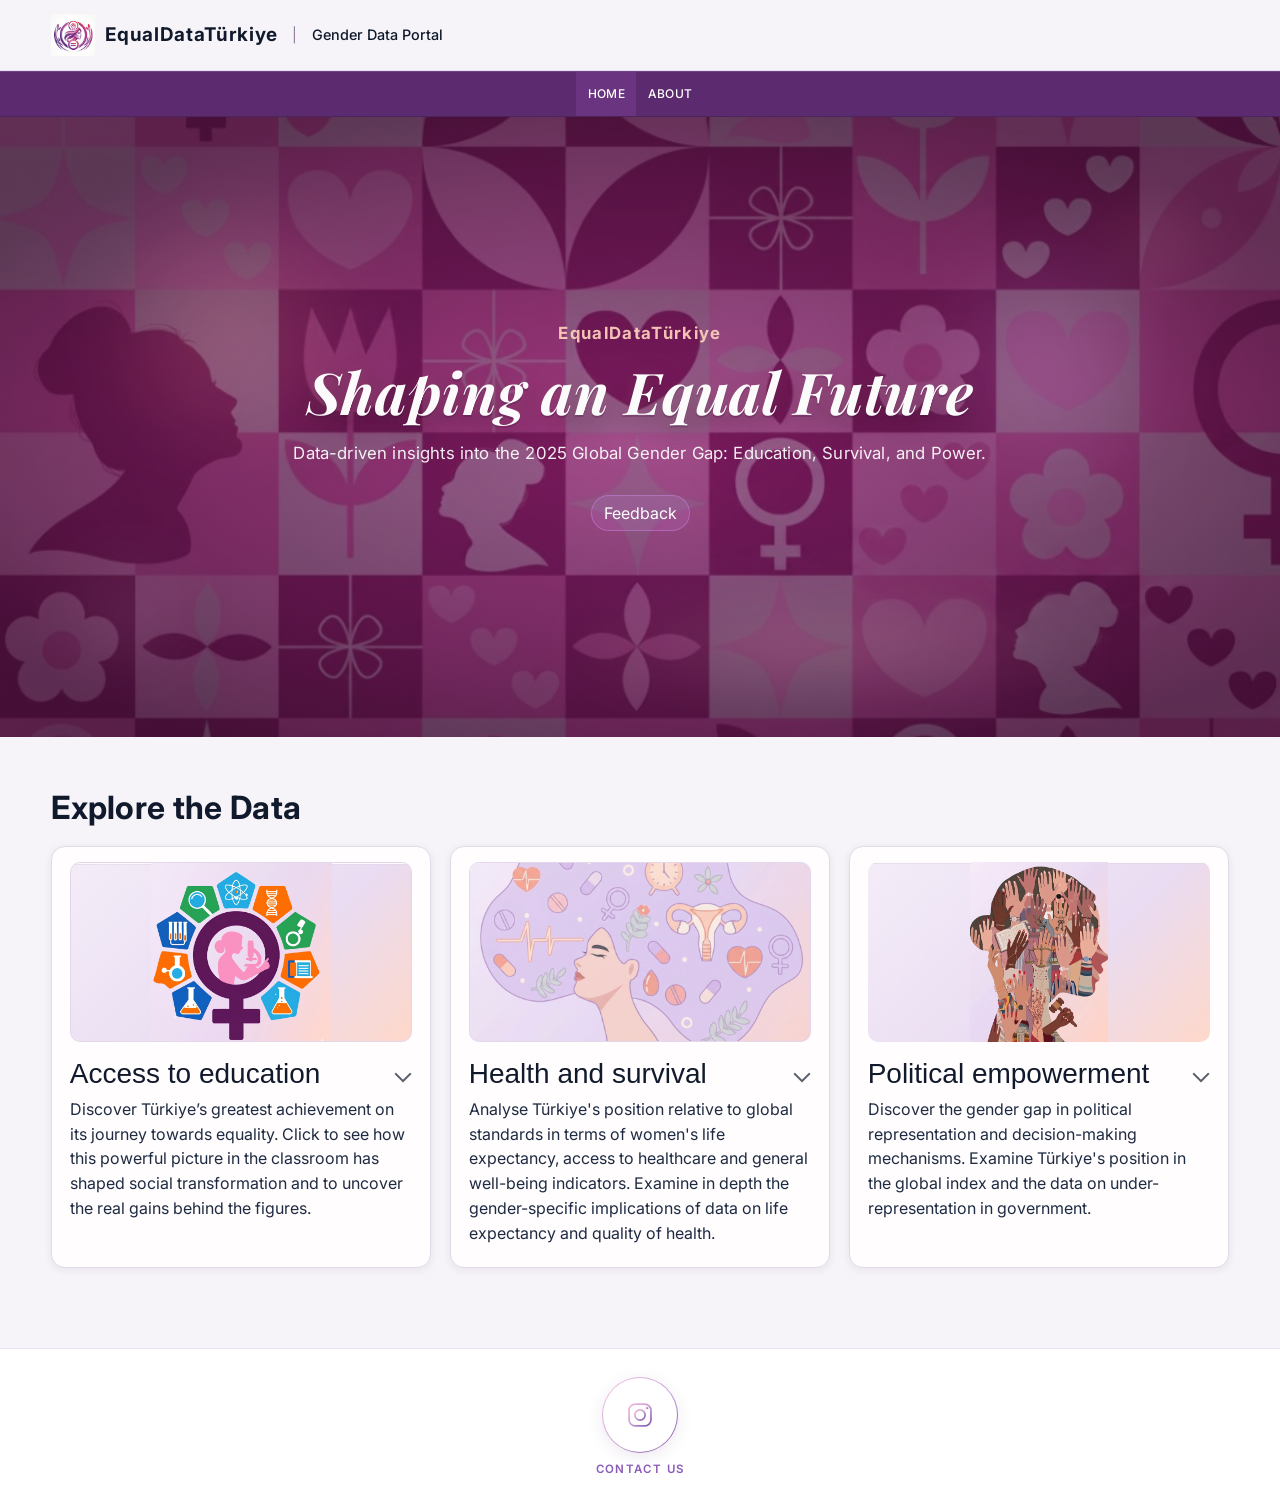
==== index.html @ cc4d3b60 "Initial commit: EqualDataTürkiye Gender Data Portal (WEF 2025, TÜİK context, static site) Co-authore" ====
<!DOCTYPE html>
<html lang="en">
  <head>
    <meta charset="UTF-8" />
    <meta name="viewport" content="width=device-width, initial-scale=1.0" />
    <meta
      name="description"
      content="EqualDataTürkiye: WEF 2025 Global Gender Gap views on education, health, and political empowerment for Türkiye, with maps and TÜİK-style national context."
    />
    <meta property="og:title" content="EqualDataTürkiye | Gender Data Portal" />
    <meta
      property="og:description"
      content="Explore education, health, and political empowerment data: choropleth maps, national statistics, and labor market context."
    />
    <meta property="og:type" content="website" />
    <meta property="og:locale" content="en_US" />
    <meta property="og:image" content="./assets/brand-logo.png" />
    <meta name="twitter:card" content="summary_large_image" />
    <title>Gender Data Portal - Landing</title>
    <link rel="preconnect" href="https://fonts.googleapis.com" />
    <link rel="preconnect" href="https://fonts.gstatic.com" crossorigin />
    <link
      href="https://fonts.googleapis.com/css2?family=Inter:wght@400;500;600;700;800&display=swap"
      rel="stylesheet"
    />
    <link
      href="https://fonts.googleapis.com/css2?family=Playfair+Display:ital,wght@0,600;0,700;1,600;1,700&display=swap"
      rel="stylesheet"
    />
    <link rel="stylesheet" href="./style.css" />
  </head>
  <body>
    <header class="top-header">
      <div class="container top-header-inner">
        <div class="brand">
          <span class="brand-logo-badge" aria-hidden="true">
            <img
              class="brand-inline-logo"
              src="./assets/brand-logo.png"
              alt=""
            />
          </span>
          <div class="brand-text">
            <span class="brand-org">EqualDataTürkiye</span>
            <span class="brand-divider">|</span>
            <span class="brand-title">Gender Data Portal</span>
          </div>
        </div>
      </div>
    </header>

    <nav class="main-nav">
      <div class="container">
        <ul>
          <li><a href="./index.html" class="active">Home</a></li>
          <li><a href="./about.html">About</a></li>
        </ul>
      </div>
    </nav>

    <main class="hero">
      <div class="container hero-content">
        <p class="hero-pretitle">EqualDataTürkiye</p>
        <h2 class="hero-title">Shaping an Equal Future</h2>
        <p class="hero-subtitle">
          Data-driven insights into the 2025 Global Gender Gap: Education, Survival,
          and Power.
        </p>

        <div class="hero-help-wrap">
          <a
            href="./about.html#contact-us"
            class="hero-subaction hero-help-link"
          >
            Feedback
          </a>
        </div>
      </div>
    </main>

    <section class="explore-section">
      <div class="container">
        <div class="explore-header">
          <h2>Explore the Data</h2>
        </div>

        <div class="explore-grid">
          <article class="explore-card explore-card--edu">
            <div class="card-visual">
              <img
                class="edu-visual-logo"
                src="./assets/edu-overlay-custom.png"
                alt=""
              />
            </div>
            <button
              class="card-toggle"
              type="button"
              data-open-edu="true"
              aria-expanded="false"
            >
              <span>Access to education</span>
              <span class="chev" aria-hidden="true"></span>
            </button>
            <p class="card-desc">
              Discover Türkiye’s greatest achievement on its journey towards
              equality. Click to see how this powerful picture in the classroom
              has shaped social transformation and to uncover the real gains
              behind the figures.
            </p>
          </article>

          <article class="explore-card explore-card--health">
            <div class="card-visual">
              <img
                class="health-visual-logo"
                src="./assets/health-visual.png"
                alt="Health and survival illustration"
              />
            </div>
            <button
              class="card-toggle"
              type="button"
              data-open-health="true"
              aria-expanded="false"
            >
              <span>Health and survival</span>
              <span class="chev" aria-hidden="true"></span>
            </button>
            <p class="card-desc">
              Analyse Türkiye's position relative to global standards in terms
              of women's life expectancy, access to healthcare and general
              well-being indicators. Examine in depth the gender-specific
              implications of data on life expectancy and quality of health.
            </p>
          </article>

          <article class="explore-card explore-card--pol">
            <div class="card-visual">
              <img
                class="pol-visual-logo"
                src="./assets/pol-overlay.png"
                alt=""
              />
            </div>
            <button
              class="card-toggle"
              type="button"
              data-open-pol="true"
              aria-expanded="false"
            >
              <span>Political empowerment</span>
              <span class="chev" aria-hidden="true"></span>
            </button>
            <p class="card-desc">
              Discover the gender gap in political representation and
              decision-making mechanisms. Examine Türkiye's position in the
              global index and the data on under-representation in government.
            </p>
          </article>
        </div>

        <div id="edu-detail-anchor" class="detail-anchor" aria-live="polite"></div>
        <div id="health-detail-anchor" class="detail-anchor" aria-live="polite"></div>
        <div id="pol-detail-anchor" class="detail-anchor" aria-live="polite"></div>
      </div>
    </section>

    <template id="edu-tuik-infographic-tpl">
      <section
        id="detail-edu-tuik"
        class="edu-tuik"
        aria-labelledby="edu-tuik-heading"
        data-tuik-infographic
      >
        <div class="edu-tuik-inner">
          <h2 id="edu-tuik-heading" class="edu-tuik-title">
            Education and Gender Equality in Türkiye
          </h2>
          <p class="edu-tuik-dek">
            Key figures from national statistics (TÜİK 2025, Women in Statistics).
          </p>

          <div class="edu-tuik-highlight">
            <p class="edu-tuik-highlight-label">
              Population (25+) with at least one completed education level
            </p>
            <div class="edu-tuik-highlight-stats">
              <div class="edu-tuik-stat edu-tuik-stat--women">
                <span class="edu-tuik-stat-value">88.3%</span>
                <span class="edu-tuik-stat-sex">Women</span>
              </div>
              <div class="edu-tuik-stat edu-tuik-stat--men">
                <span class="edu-tuik-stat-value">97.0%</span>
                <span class="edu-tuik-stat-sex">Men</span>
              </div>
            </div>
          </div>

          <div class="edu-tuik-block">
            <h3 class="edu-tuik-block-title">Education levels (25+)</h3>
            <p class="edu-tuik-block-desc">
              Share of population by highest completed level (women vs men).
            </p>
            <div class="edu-tuik-legend" aria-hidden="true">
              <span class="edu-tuik-legend-i edu-tuik-legend-w">Women</span>
              <span class="edu-tuik-legend-i edu-tuik-legend-m">Men</span>
            </div>
            <div
              class="tuik-chart tuik-chart--levels"
              role="group"
              aria-label="Education levels comparison"
            >
              <div class="tuik-level" data-w="23.6" data-m="26.8">
                <span class="tuik-level-label">Higher education</span>
                <div class="tuik-level-bars">
                  <div class="tuik-level-track">
                    <div class="tuik-level-fill tuik-level-fill--w" style="width: 23.6%"></div>
                  </div>
                  <div class="tuik-level-track">
                    <div class="tuik-level-fill tuik-level-fill--m" style="width: 26.8%"></div>
                  </div>
                </div>
                <div class="tuik-level-vals"><span>23.6%</span><span>26.8%</span></div>
              </div>
              <div class="tuik-level" data-w="19.6" data-m="28.2">
                <span class="tuik-level-label">High school</span>
                <div class="tuik-level-bars">
                  <div class="tuik-level-track">
                    <div class="tuik-level-fill tuik-level-fill--w" style="width: 19.6%"></div>
                  </div>
                  <div class="tuik-level-track">
                    <div class="tuik-level-fill tuik-level-fill--m" style="width: 28.2%"></div>
                  </div>
                </div>
                <div class="tuik-level-vals"><span>19.6%</span><span>28.2%</span></div>
              </div>
              <div class="tuik-level" data-w="25.6" data-m="16.7">
                <span class="tuik-level-label">Primary school</span>
                <div class="tuik-level-bars">
                  <div class="tuik-level-track">
                    <div class="tuik-level-fill tuik-level-fill--w" style="width: 25.6%"></div>
                  </div>
                  <div class="tuik-level-track">
                    <div class="tuik-level-fill tuik-level-fill--m" style="width: 16.7%"></div>
                  </div>
                </div>
                <div class="tuik-level-vals"><span>25.6%</span><span>16.7%</span></div>
              </div>
              <div class="tuik-level" data-w="5.1" data-m="0.8">
                <span class="tuik-level-label">Illiterate</span>
                <div class="tuik-level-bars">
                  <div class="tuik-level-track">
                    <div class="tuik-level-fill tuik-level-fill--w" style="width: 5.1%"></div>
                  </div>
                  <div class="tuik-level-track">
                    <div class="tuik-level-fill tuik-level-fill--m" style="width: 0.8%"></div>
                  </div>
                </div>
                <div class="tuik-level-vals"><span>5.1%</span><span>0.8%</span></div>
              </div>
            </div>
          </div>

          <div class="edu-tuik-block">
            <h3 class="edu-tuik-block-title">School enrollment</h3>
            <p class="edu-tuik-block-desc">
              Net enrollment rates by level, from official education statistics.
            </p>
            <div class="edu-tuik-legend" aria-hidden="true">
              <span class="edu-tuik-legend-i edu-tuik-legend-w">Women</span>
              <span class="edu-tuik-legend-i edu-tuik-legend-m">Men</span>
            </div>
            <div
              class="tuik-chart tuik-chart--enrol"
              role="group"
              aria-label="School enrollment comparison"
            >
              <div class="tuik-enrol tuik-enrol--equal">
                <span class="tuik-enrol-label">Preschool</span>
                <div class="tuik-enrol-equal">
                  <span class="tuik-enrol-equal-bar" style="width: 49%"></span>
                  <span class="tuik-enrol-equal-text">Equal at 49%</span>
                </div>
              </div>
              <div class="tuik-enrol">
                <span class="tuik-enrol-label">Primary</span>
                <div class="tuik-enrol-pair">
                  <div class="tuik-enrol-row">
                    <div class="tuik-enrol-track">
                      <div class="tuik-enrol-fill tuik-enrol-fill--w" style="width: 95.7%"></div>
                    </div>
                    <span>95.7%</span>
                  </div>
                  <div class="tuik-enrol-row">
                    <div class="tuik-enrol-track">
                      <div class="tuik-enrol-fill tuik-enrol-fill--m" style="width: 95.2%"></div>
                    </div>
                    <span>95.2%</span>
                  </div>
                </div>
              </div>
              <div class="tuik-enrol">
                <span class="tuik-enrol-label">Secondary</span>
                <div class="tuik-enrol-pair">
                  <div class="tuik-enrol-row">
                    <div class="tuik-enrol-track">
                      <div class="tuik-enrol-fill tuik-enrol-fill--w" style="width: 89.3%"></div>
                    </div>
                    <span>89.3%</span>
                  </div>
                  <div class="tuik-enrol-row">
                    <div class="tuik-enrol-track">
                      <div class="tuik-enrol-fill tuik-enrol-fill--m" style="width: 88.9%"></div>
                    </div>
                    <span>88.9%</span>
                  </div>
                </div>
              </div>
              <div class="tuik-enrol">
                <span class="tuik-enrol-label">High school</span>
                <div class="tuik-enrol-pair">
                  <div class="tuik-enrol-row">
                    <div class="tuik-enrol-track">
                      <div class="tuik-enrol-fill tuik-enrol-fill--w" style="width: 83.3%"></div>
                    </div>
                    <span>83.3%</span>
                  </div>
                  <div class="tuik-enrol-row">
                    <div class="tuik-enrol-track">
                      <div class="tuik-enrol-fill tuik-enrol-fill--m" style="width: 82.5%"></div>
                    </div>
                    <span>82.5%</span>
                  </div>
                </div>
              </div>
              <div class="tuik-enrol">
                <span class="tuik-enrol-label">University</span>
                <div class="tuik-enrol-pair">
                  <div class="tuik-enrol-row">
                    <div class="tuik-enrol-track">
                      <div class="tuik-enrol-fill tuik-enrol-fill--w" style="width: 53%"></div>
                    </div>
                    <span>53%</span>
                  </div>
                  <div class="tuik-enrol-row">
                    <div class="tuik-enrol-track">
                      <div class="tuik-enrol-fill tuik-enrol-fill--m" style="width: 39.9%"></div>
                    </div>
                    <span>39.9%</span>
                  </div>
                </div>
              </div>
            </div>
            <p class="edu-tuik-callout">
              Women have higher university enrollment rates.
            </p>
          </div>

          <div class="edu-tuik-block">
            <h3 class="edu-tuik-block-title">Mean years of education (25+)</h3>
            <p class="edu-tuik-block-desc">National trend: 2011 vs 2024.</p>
            <div
              class="tuik-years"
              role="img"
              aria-label="Women 6.4 years in 2011 rising to 8.8 in 2024; men 8.3 to 10.2"
            >
              <div class="tuik-years-axis">
                <span>0</span><span>4</span><span>8</span><span>12</span>
              </div>
              <div class="tuik-years-row">
                <span class="tuik-years-sex">Women</span>
                <div class="tuik-years-bars">
                  <div class="tuik-years-item">
                    <span class="tuik-years-year">2011</span>
                    <div class="tuik-years-track">
                      <div class="tuik-years-fill tuik-years-fill--w" style="width: 53.33%"></div>
                    </div>
                    <span class="tuik-years-num">6.4</span>
                  </div>
                  <div class="tuik-years-item">
                    <span class="tuik-years-year">2024</span>
                    <div class="tuik-years-track">
                      <div class="tuik-years-fill tuik-years-fill--w" style="width: 73.33%"></div>
                    </div>
                    <span class="tuik-years-num">8.8</span>
                  </div>
                </div>
              </div>
              <div class="tuik-years-row">
                <span class="tuik-years-sex">Men</span>
                <div class="tuik-years-bars">
                  <div class="tuik-years-item">
                    <span class="tuik-years-year">2011</span>
                    <div class="tuik-years-track">
                      <div class="tuik-years-fill tuik-years-fill--m" style="width: 69.17%"></div>
                    </div>
                    <span class="tuik-years-num">8.3</span>
                  </div>
                  <div class="tuik-years-item">
                    <span class="tuik-years-year">2024</span>
                    <div class="tuik-years-track">
                      <div class="tuik-years-fill tuik-years-fill--m" style="width: 85%"></div>
                    </div>
                    <span class="tuik-years-num">10.2</span>
                  </div>
                </div>
              </div>
            </div>
            <p class="tuik-years-note">Scale from 0 to 12 years.</p>
          </div>

          <div class="edu-tuik-block edu-tuik-block--split">
            <div class="edu-tuik-split-main">
              <h3 class="edu-tuik-block-title">Field inequality (STEM)</h3>
              <p class="edu-tuik-block-desc">
                Share of women among graduates in STEM vs other fields.
              </p>
              <div
                class="tuik-donut-wrap"
                role="img"
                aria-label="STEM: 26.9 percent women. Other fields: 73.1 percent."
              >
                <div class="tuik-donut" style="--stem-p: 26.9">
                  <div class="tuik-donut-hole">
                    <span class="tuik-donut-pct">26.9%</span>
                    <span class="tuik-donut-sub">women in STEM</span>
                  </div>
                </div>
                <ul class="tuik-donut-legend">
                  <li><span class="tuik-dot tuik-dot--stem"></span> STEM: 26.9% women</li>
                  <li><span class="tuik-dot tuik-dot--other"></span> Other fields: 73.1%</li>
                </ul>
              </div>
            </div>
            <div class="edu-tuik-split-side">
              <h3 class="edu-tuik-block-title">Academic representation</h3>
              <p class="edu-tuik-block-desc">
                Women’s share in senior academic roles (selected indicators).
              </p>
              <div class="tuik-rep">
                <div class="tuik-rep-row">
                  <span class="tuik-rep-label">Professors</span>
                  <div class="tuik-rep-track">
                    <div class="tuik-rep-fill" style="width: 34.9%"></div>
                  </div>
                  <span class="tuik-rep-val">34.9%</span>
                </div>
                <div class="tuik-rep-row">
                  <span class="tuik-rep-label">Rectors (state universities)</span>
                  <div class="tuik-rep-track">
                    <div class="tuik-rep-fill tuik-rep-fill--low" style="width: 4.7%"></div>
                  </div>
                  <span class="tuik-rep-val">4.7%</span>
                </div>
                <p class="tuik-rep-note">Rectors: women’s share as low as 4.7%.</p>
              </div>
            </div>
          </div>

          <div class="edu-tuik-block">
            <h3 class="edu-tuik-block-title">Poverty and education</h3>
            <p class="edu-tuik-block-desc">
              Poverty rate by highest education level completed (official
              household statistics).
            </p>
            <div
              class="tuik-poverty"
              role="group"
              aria-label="Poverty rates by education level"
            >
              <div class="tuik-poverty-row">
                <span class="tuik-poverty-label">Illiterate</span>
                <div class="tuik-poverty-track">
                  <div class="tuik-poverty-fill" style="width: 48.3%"></div>
                </div>
                <span class="tuik-poverty-val">48.3%</span>
              </div>
              <div class="tuik-poverty-row">
                <span class="tuik-poverty-label">Low education</span>
                <div class="tuik-poverty-track">
                  <div class="tuik-poverty-fill tuik-poverty-fill--mid" style="width: 22.4%"></div>
                </div>
                <span class="tuik-poverty-val">22.4%</span>
              </div>
              <div class="tuik-poverty-row">
                <span class="tuik-poverty-label">Higher education</span>
                <div class="tuik-poverty-track">
                  <div class="tuik-poverty-fill tuik-poverty-fill--low" style="width: 3.8%"></div>
                </div>
                <span class="tuik-poverty-val">3.8%</span>
              </div>
            </div>
          </div>

          <aside class="edu-tuik-insight">
            <p>
              Access to education is improving, but gender gaps remain in
              duration, fields of study, and leadership positions.
            </p>
          </aside>

          <footer class="edu-tuik-source">
            <p>
              Source:
              <a
                href="https://www.tuik.gov.tr/media/announcements/ist_kadin2025.pdf"
                target="_blank"
                rel="noopener noreferrer"
                >TÜİK, Women in Statistics 2025</a>
            </p>
          </footer>
        </div>
      </section>
    </template>

    <template id="pol-labor-market-tpl">
      <div id="detail-pol-labor" class="pol-labor-anchor">
        <header class="pol-labor-bridge" lang="en">
          <p class="pol-labor-bridge-text">
            The chart and pay summary below describe
            <strong>labor force participation and employment</strong>, not the
            WEF Political Empowerment subindex. Because this portal groups
            content under three themes (education, health, politics) without a
            separate economy card, this block is included here under
            <strong>Political empowerment</strong> as additional context.
          </p>
        </header>

        <section class="pol-labor" aria-labelledby="pol-labor-heading" lang="en">
          <div class="pol-labor-inner">
            <h2 id="pol-labor-heading" class="pol-labor-title">
              Women’s labor force participation and employment in Türkiye
            </h2>
            <p class="pol-labor-dek">
              Selected indicators, 2002–2025 (percent). The 2025 column uses
              midpoint values where official tables publish a range; see note
              below.
            </p>
            <div
              class="pol-labor-chart-wrap"
              role="region"
              aria-label="Labor force and employment trends chart"
            >
              <div class="plot-skeleton" aria-hidden="true"></div>
              <div id="pol-labor-chart" class="plotly-map plotly-map--pol-labor"></div>
            </div>
            <p class="pol-labor-note">
              <strong>2025 (*):</strong> Figures shown for 2025 are preliminary
              indicators based on TÜİK monthly and quarterly labor statistics
              and official announcements; annual definitive statistics may revise
              them.
            </p>
            <footer class="pol-labor-source">
              <p>
                Sources: Turkish Statistical Institute (TÜİK), Labour Force
                Statistics, Women in Statistics, informal employment statistics;
                TÜİK Data Portal; OECD Gender Data Portal and
                <em>Economic Surveys: Türkiye</em> (context).
              </p>
            </footer>
          </div>
        </section>

        <section class="pol-paygap" aria-labelledby="pol-paygap-heading" lang="en">
          <div class="pol-paygap-inner">
            <div class="pol-paygap-panel">
              <h2 id="pol-paygap-heading" class="pol-paygap-title">
                Gender equality in pay
              </h2>
              <p class="pol-paygap-sub">
                (Gender pay gap: Türkiye vs OECD and EU, gross hourly earnings)
              </p>
              <p class="pol-paygap-lead">
                In Türkiye the estimated gender pay gap is roughly
                <strong>4–6%</strong>, well below OECD and EU averages. The
                comparison uses the same order of magnitude as commonly cited
                international aggregates for gross hourly earnings.
              </p>
              <div class="pol-paygap-circles" role="group" aria-label="Pay gap comparison">
                <div class="pol-paygap-circle pol-paygap-circle--outline">
                  <span class="pol-paygap-circle-label">OECD average</span>
                  <span class="pol-paygap-circle-val">13–15%</span>
                </div>
                <div class="pol-paygap-circle pol-paygap-circle--focus">
                  <span class="pol-paygap-circle-label">Türkiye</span>
                  <span class="pol-paygap-circle-val">4–6%</span>
                </div>
                <div class="pol-paygap-circle pol-paygap-circle--outline">
                  <span class="pol-paygap-circle-label">EU average</span>
                  <span class="pol-paygap-circle-val">12–13%</span>
                </div>
              </div>
              <p class="pol-paygap-caption">
                Gender pay gap (gross hourly earnings), illustrative band
                comparison.
              </p>
            </div>
            <ul class="pol-paygap-bullets">
              <li>
                <span class="pol-paygap-ico" aria-hidden="true">
                  <svg xmlns="http://www.w3.org/2000/svg" width="22" height="22" viewBox="0 0 24 24" fill="none" stroke="currentColor" stroke-width="2"><ellipse cx="12" cy="6" rx="8" ry="3"/><path d="M4 6v6c0 1.7 3.6 3 8 3s8-1.3 8-3V6"/></svg>
                </span>
                <span
                  >For similar qualifications and roles, the pay gap between
                  women and men tends to be relatively narrow.</span
                >
              </li>
              <li>
                <span class="pol-paygap-ico" aria-hidden="true">
                  <svg xmlns="http://www.w3.org/2000/svg" width="22" height="22" viewBox="0 0 24 24" fill="none" stroke="currentColor" stroke-width="2"><circle cx="9" cy="7" r="3"/><path d="M3 21v-2a4 4 0 0 1 4-4h4a4 4 0 0 1 4 4v2"/><circle cx="17" cy="7" r="3"/><path d="M23 21v-2a4 4 0 0 0-3-3.87"/></svg>
                </span>
                <span
                  >Türkiye’s gender pay gap sits clearly below the OECD country
                  average in these aggregates.</span
                >
              </li>
              <li>
                <span class="pol-paygap-ico" aria-hidden="true">
                  <svg xmlns="http://www.w3.org/2000/svg" width="22" height="22" viewBox="0 0 24 24" fill="none" stroke="currentColor" stroke-width="2"><path d="M5 12h14"/><path d="m12 5 7 7-7 7"/></svg>
                </span>
                <span
                  >In the public sector and many regulated segments, pay scales are
                  set by standard grids that do not vary by gender.</span
                >
              </li>
            </ul>
            <footer class="pol-paygap-foot">
              <p>
                Narrative aligned with national policy reporting on pay and labor
                market structure; confirm exact percentages against TÜİK and OECD
                releases before academic citation.
              </p>
            </footer>
          </div>
        </section>
      </div>
    </template>

    <template id="health-maternal-tpl">
      <section id="detail-health-maternal" class="mmr" aria-labelledby="mmr-title" lang="en">
        <div class="mmr-inner">
          <header class="mmr-head">
            <h2 id="mmr-title" class="mmr-title">Maternal mortality rates</h2>
            <p class="mmr-sub">Türkiye vs world (deaths per 100,000 live births)</p>
            <p class="mmr-lead">
              Türkiye’s maternal mortality ratio is far below the global average,
              reflecting sustained investment in maternal health services and
              monitoring. International modelled series can differ slightly from
              single-year figures in national vital statistics.
            </p>
          </header>

          <div class="mmr-compare" role="group" aria-label="Türkiye and world comparison">
            <article class="mmr-card mmr-card--tr">
              <span class="mmr-card-label">Türkiye</span>
              <p class="mmr-card-range">about 13 to 15</p>
              <p class="mmr-card-note">Typical range, 2015 to 2023 (modelled and reported series)</p>
            </article>
            <article class="mmr-card mmr-card--world">
              <span class="mmr-card-label">World average</span>
              <p class="mmr-card-range">about 210</p>
              <p class="mmr-card-note">Global estimate for context</p>
            </article>
          </div>

          <h3 class="mmr-section-title">Trend in Türkiye over time</h3>
          <div class="mmr-timeline" role="group" aria-label="Maternal mortality trend by year">
            <div class="mmr-timeline-point">
              <span class="mmr-timeline-year">Early 2000s</span>
              <span class="mmr-timeline-node" aria-hidden="true"></span>
              <b class="mmr-timeline-val">40 to 50</b>
            </div>
            <div class="mmr-timeline-point">
              <span class="mmr-timeline-year">2012</span>
              <span class="mmr-timeline-node" aria-hidden="true"></span>
              <b class="mmr-timeline-val">15.4</b>
            </div>
            <div class="mmr-timeline-point">
              <span class="mmr-timeline-year">2015</span>
              <span class="mmr-timeline-node" aria-hidden="true"></span>
              <b class="mmr-timeline-val">13.7</b>
            </div>
            <div class="mmr-timeline-point">
              <span class="mmr-timeline-year">2022</span>
              <span class="mmr-timeline-node" aria-hidden="true"></span>
              <b class="mmr-timeline-val">21</b>
            </div>
          </div>
          <p class="mmr-timeline-unit">Timeline values are per 100,000 live births.</p>
          <p class="mmr-timeline-foot">
            The 2022 reading can show a temporary rise tied to the pandemic and
            reporting cycles; subsequent years point downward again in official
            series.
          </p>

          <h3 class="mmr-section-title">Policies behind the progress</h3>
          <ul class="mmr-policies">
            <li class="mmr-policy">
              <span class="mmr-policy-icon" aria-hidden="true">
                <svg xmlns="http://www.w3.org/2000/svg" width="22" height="22" viewBox="0 0 24 24" fill="none" stroke="currentColor" stroke-width="2"><path d="M22 12h-4l-3 9L9 3l-3 9H2"/></svg>
              </span>
              <span class="mmr-policy-text">Strong primary health care coverage and family medicine</span>
            </li>
            <li class="mmr-policy">
              <span class="mmr-policy-icon" aria-hidden="true">
                <svg xmlns="http://www.w3.org/2000/svg" width="22" height="22" viewBox="0 0 24 24" fill="none" stroke="currentColor" stroke-width="2"><path d="M19 21v-2a4 4 0 0 0-4-4H9a4 4 0 0 0-4 4v2"/><circle cx="12" cy="7" r="4"/><path d="M12 11v4"/><path d="M12 15h.01"/></svg>
              </span>
              <span class="mmr-policy-text">Routine antenatal and postnatal follow-up</span>
            </li>
            <li class="mmr-policy">
              <span class="mmr-policy-icon" aria-hidden="true">
                <svg xmlns="http://www.w3.org/2000/svg" width="22" height="22" viewBox="0 0 24 24" fill="none" stroke="currentColor" stroke-width="2"><path d="M6 22V4a2 2 0 0 1 2-2h8a2 2 0 0 1 2 2v18Z"/><path d="M6 12h12"/><path d="M10 6h4"/><path d="M10 10h4"/><path d="M10 14h4"/></svg>
              </span>
              <span class="mmr-policy-text">Mother-friendly hospital standards and safer delivery</span>
            </li>
            <li class="mmr-policy">
              <span class="mmr-policy-icon" aria-hidden="true">
                <svg xmlns="http://www.w3.org/2000/svg" width="22" height="22" viewBox="0 0 24 24" fill="none" stroke="currentColor" stroke-width="2"><path d="M12 22s8-4 8-10V5l-8-3-8 3v7c0 6 8 10 8 10z"/></svg>
              </span>
              <span class="mmr-policy-text">Risk screening, referrals, and emergency obstetric readiness</span>
            </li>
          </ul>

          <footer class="mmr-foot">
            <p>
              <strong>Sources:</strong>
              <a
                href="https://data.worldbank.org/indicator/SH.STA.MMRT?locations=TR"
                target="_blank"
                rel="noopener noreferrer"
                >World Bank Open Data</a>
              (maternal mortality ratio, SH.STA.MMRT);
              <a
                href="https://www.macrotrends.net/countries/TUR/turkey/maternal-mortality-rate"
                target="_blank"
                rel="noopener noreferrer"
                >Macrotrends</a>
              (country time series, current indicators through 2022 to 2023 where
              published). Figures are rounded for display; confirm latest values
              in the original databases.
            </p>
          </footer>
        </div>
      </section>
    </template>

    <template id="health-dashboard-tpl">
      <section id="detail-health-dashboard" class="health-dash" aria-labelledby="health-dash-title" lang="en">
        <div class="health-dash-inner">
          <h2 id="health-dash-title" class="health-dash-title">
            Health and survival
          </h2>
          <p class="health-dash-dek">
            TÜİK 2025: Türkiye health snapshot (Women in Statistics 2025)
          </p>

          <div class="health-dash-grid">
            <article class="health-dash-card health-dash-card--life">
              <div class="health-dash-card-top">
                <span class="health-dash-icon health-dash-icon--teal" aria-hidden="true">
                  <svg xmlns="http://www.w3.org/2000/svg" width="22" height="22" viewBox="0 0 24 24" fill="currentColor"><path d="M12 21.35l-1.45-1.32C5.4 15.36 2 12.28 2 8.5 2 5.42 4.42 3 7.5 3c1.74 0 3.41.81 4.5 2.09C13.09 3.81 14.76 3 16.5 3 19.58 3 22 5.42 22 8.5c0 3.78-3.4 6.86-8.55 11.54L12 21.35z"/></svg>
                </span>
                <span class="health-dash-badge health-dash-badge--teal">Life expectancy</span>
              </div>
              <div class="health-dash-stat">
                <span class="health-dash-num">80.7</span>
                <span class="health-dash-unit">years</span>
              </div>
              <p class="health-dash-label">Women: life expectancy at birth</p>
              <div class="health-dash-footer">
                <span>Men: 75.5 years</span>
                <span class="health-dash-diff">+5.2 yr gap</span>
              </div>
            </article>

            <article class="health-dash-card health-dash-card--hlife">
              <div class="health-dash-card-top">
                <span class="health-dash-icon health-dash-icon--light" aria-hidden="true">
                  <svg xmlns="http://www.w3.org/2000/svg" width="22" height="22" viewBox="0 0 24 24" fill="none" stroke="currentColor" stroke-width="2"><path d="M22 12h-4l-3 9L9 3l-3 9H2"/></svg>
                </span>
                <span class="health-dash-badge health-dash-badge--light">Türkiye vs EU</span>
              </div>
              <div class="health-dash-stat">
                <span class="health-dash-num">57.6</span>
                <span class="health-dash-unit">years</span>
              </div>
              <p class="health-dash-label">Healthy life expectancy (women, Türkiye)</p>
              <div class="health-dash-bar-wrap">
                <p class="health-dash-bar-caption">EU average (women): 63.3 years</p>
                <div class="health-dash-bar" role="img" aria-label="Türkiye 57.6 years is about 91 percent of the EU women average of 63.3 years">
                  <div class="health-dash-bar-fill" style="width: 91%"></div>
                </div>
              </div>
            </article>

            <article class="health-dash-card health-dash-card--care">
              <div class="health-dash-card-top">
                <span class="health-dash-icon health-dash-icon--emerald" aria-hidden="true">
                  <svg xmlns="http://www.w3.org/2000/svg" width="22" height="22" viewBox="0 0 24 24" fill="none" stroke="currentColor" stroke-width="2"><path d="M12 22s8-4 8-10V5l-8-3-8 3v7c0 6 8 10 8 10z"/></svg>
                </span>
                <span class="health-dash-badge health-dash-badge--emerald">Care access</span>
              </div>
              <div class="health-dash-stat">
                <span class="health-dash-num">99.6%</span>
              </div>
              <p class="health-dash-label">Prenatal care coverage</p>
              <p class="health-dash-sub">Births in hospital: 99.4%</p>
            </article>

            <article class="health-dash-card health-dash-card--maternal">
              <div class="health-dash-card-top">
                <span class="health-dash-icon health-dash-icon--rose" aria-hidden="true">
                  <svg xmlns="http://www.w3.org/2000/svg" width="22" height="22" viewBox="0 0 24 24" fill="none" stroke="currentColor" stroke-width="2"><path d="M17 21v-2a4 4 0 0 0-4-4H5a4 4 0 0 0-4 4v2"/><circle cx="9" cy="7" r="4"/><path d="M23 21v-2a4 4 0 0 0-3-3.87"/><path d="M16 3.13a4 4 0 0 1 0 7.75"/></svg>
                </span>
                <span class="health-dash-badge health-dash-badge--rose">Key indicator</span>
              </div>
              <div class="health-dash-stat">
                <span class="health-dash-num">11.5</span>
              </div>
              <p class="health-dash-label">Maternal mortality (per 100,000 live births, Türkiye)</p>
              <div class="health-dash-footer health-dash-footer--dots">
                <span class="health-dash-dots" aria-hidden="true">
                  <span></span><span></span><span></span><span class="is-soft"></span>
                </span>
                <span class="health-dash-eu">EU average: 6.0</span>
              </div>
            </article>
          </div>

          <footer class="health-dash-source">
            <p>
              Source:
              <a
                href="https://www.tuik.gov.tr/media/announcements/ist_kadin2025.pdf"
                target="_blank"
                rel="noopener noreferrer"
                >TÜİK, Women in Statistics 2025</a>
            </p>
          </footer>
        </div>
      </section>
    </template>

    <template id="pol-empowerment-tpl">
      <section id="detail-pol-representation" class="pol-emp" aria-labelledby="pol-emp-heading" lang="en">
        <div class="pol-emp-inner">
          <div class="pol-emp-callout">
            <div class="pol-emp-callout-head">
              <span class="pol-emp-callout-icon" aria-hidden="true">
                <svg xmlns="http://www.w3.org/2000/svg" width="22" height="22" viewBox="0 0 24 24" fill="none" stroke="currentColor" stroke-width="2"><circle cx="12" cy="12" r="10"/><path d="M12 8v4M12 16h.01"/></svg>
              </span>
              <h2 id="pol-emp-heading" class="pol-emp-callout-title">
                Political empowerment and decision-making
              </h2>
            </div>
            <p class="pol-emp-callout-text">
              In the WEF 2025 report, <strong>Türkiye</strong> ranks
              <strong>last</strong> in Europe on Political Empowerment, with a
              score of about <strong>0.059</strong>, well below the global
              average (about <strong>22.9%</strong> of the gap closed), reflecting
              sharp inequality in who holds formal political power.
            </p>
          </div>

          <p class="pol-emp-kicker">Representation hierarchy (TÜİK 2025)</p>

          <div class="pol-emp-list">
            <article class="pol-emp-row pol-emp-row--i0">
              <div class="pol-emp-icon-wrap pol-emp-icon-wrap--blue">
                <svg class="pol-emp-svg" xmlns="http://www.w3.org/2000/svg" width="22" height="22" viewBox="0 0 24 24" fill="none" stroke="currentColor" stroke-width="2" aria-hidden="true"><circle cx="12" cy="9" r="6"/><path d="M8 14v7l4-2 4 2v-7"/></svg>
              </div>
              <div class="pol-emp-body">
                <div class="pol-emp-row-top">
                  <h4 class="pol-emp-label">Ambassadors</h4>
                  <span class="pol-emp-value">28.4%</span>
                </div>
                <p class="pol-emp-desc">Highest women’s share in foreign affairs</p>
                <div class="pol-emp-bar" role="presentation"><span class="pol-emp-bar-fill" style="width: 28.4%"></span></div>
              </div>
            </article>

            <article class="pol-emp-row pol-emp-row--i1">
              <div class="pol-emp-icon-wrap pol-emp-icon-wrap--indigo">
                <svg class="pol-emp-svg" xmlns="http://www.w3.org/2000/svg" width="22" height="22" viewBox="0 0 24 24" fill="none" stroke="currentColor" stroke-width="2" aria-hidden="true"><path d="M3 21h18"/><path d="M5 21V7l8-4v18"/><path d="M19 21V11l-6-4"/><path d="M9 9v.01"/><path d="M9 12v.01"/><path d="M9 15v.01"/><path d="M9 18v.01"/></svg>
              </div>
              <div class="pol-emp-body">
                <div class="pol-emp-row-top">
                  <h4 class="pol-emp-label">Members of parliament (GNAT)</h4>
                  <span class="pol-emp-value">19.9%</span>
                </div>
                <p class="pol-emp-desc">119 of 600 seats held by women</p>
                <div class="pol-emp-bar" role="presentation"><span class="pol-emp-bar-fill" style="width: 19.9%"></span></div>
              </div>
            </article>

            <article class="pol-emp-row pol-emp-row--i2">
              <div class="pol-emp-icon-wrap pol-emp-icon-wrap--purple">
                <svg class="pol-emp-svg" xmlns="http://www.w3.org/2000/svg" width="22" height="22" viewBox="0 0 24 24" fill="none" stroke="currentColor" stroke-width="2" aria-hidden="true"><rect x="4" y="2" width="16" height="20" rx="2"/><path d="M9 22v-4h6v4"/><path d="M8 6h.01"/><path d="M16 6h.01"/><path d="M12 6h.01"/><path d="M12 10h.01"/><path d="M12 14h.01"/><path d="M16 10h.01"/><path d="M16 14h.01"/><path d="M8 10h.01"/><path d="M8 14h.01"/></svg>
              </div>
              <div class="pol-emp-body">
                <div class="pol-emp-row-top">
                  <h4 class="pol-emp-label">Senior executives</h4>
                  <span class="pol-emp-value">18.3%</span>
                </div>
                <p class="pol-emp-desc">BIST 50 company boards of directors</p>
                <div class="pol-emp-bar" role="presentation"><span class="pol-emp-bar-fill" style="width: 18.3%"></span></div>
              </div>
            </article>

            <article class="pol-emp-row pol-emp-row--i3">
              <div class="pol-emp-icon-wrap pol-emp-icon-wrap--orange">
                <svg class="pol-emp-svg" xmlns="http://www.w3.org/2000/svg" width="22" height="22" viewBox="0 0 24 24" fill="none" stroke="currentColor" stroke-width="2" aria-hidden="true"><path d="M16 21v-2a4 4 0 0 0-4-4H6a4 4 0 0 0-4 4v2"/><circle cx="9" cy="7" r="4"/><path d="m22 11-3-3m0 0-3 3m3-3v12"/></svg>
              </div>
              <div class="pol-emp-body">
                <div class="pol-emp-row-top">
                  <h4 class="pol-emp-label">Mayors</h4>
                  <span class="pol-emp-value">5.6%</span>
                </div>
                <p class="pol-emp-desc">A tight bottleneck in local government</p>
                <div class="pol-emp-bar" role="presentation"><span class="pol-emp-bar-fill pol-emp-bar-fill--warn" style="width: 5.6%"></span></div>
              </div>
            </article>

            <article class="pol-emp-row pol-emp-row--i4">
              <div class="pol-emp-icon-wrap pol-emp-icon-wrap--rose">
                <svg class="pol-emp-svg" xmlns="http://www.w3.org/2000/svg" width="22" height="22" viewBox="0 0 24 24" fill="none" stroke="currentColor" stroke-width="2" aria-hidden="true"><path d="m14 12-8.5 8.5a2.12 2.12 0 1 1-3-3L11 9"/><path d="M15 13 9 7l4-4 6 6-4 4Z"/><path d="m14 6 4 4"/><path d="M12 2v4"/><path d="M12 18v4"/></svg>
              </div>
              <div class="pol-emp-body">
                <div class="pol-emp-row-top">
                  <h4 class="pol-emp-label">Council of Ministers</h4>
                  <span class="pol-emp-value">1 / 17</span>
                </div>
                <p class="pol-emp-desc">Limited representation in the executive</p>
                <div class="pol-emp-bar" role="presentation"><span class="pol-emp-bar-fill pol-emp-bar-fill--rose" style="width: 5.882%"></span></div>
              </div>
            </article>
          </div>

          <footer class="pol-emp-foot">
            <p>
              Sources:
              <a
                href="https://www.weforum.org/publications/global-gender-gap-report-2025/"
                target="_blank"
                rel="noopener noreferrer"
                >WEF Global Gender Gap Report 2025</a>;
              <a
                href="https://www.tuik.gov.tr/media/announcements/ist_kadin2025.pdf"
                target="_blank"
                rel="noopener noreferrer"
                >TÜİK, Women in Statistics 2025</a>
            </p>
          </footer>
        </div>
      </section>
    </template>

    <footer class="site-footer-mini" role="contentinfo">
      <div class="container site-footer-mini-inner">
        <a
          class="site-footer-insta"
          href="https://www.instagram.com/equaldataturkiye?igsh=ZmFvcmx2ZWwwNHFo&utm_source=qr"
          target="_blank"
          rel="noopener noreferrer"
          aria-label="EqualDataTürkiye on Instagram"
        >
          <span class="site-footer-insta-ring">
            <svg
              class="site-footer-insta-svg"
              xmlns="http://www.w3.org/2000/svg"
              viewBox="0 0 24 24"
              width="30"
              height="30"
              fill="none"
              aria-hidden="true"
            >
              <defs>
                <linearGradient
                  id="instaStrokeGrad"
                  x1="0%"
                  y1="0%"
                  x2="100%"
                  y2="100%"
                >
                  <stop offset="0%" stop-color="#f8b8d8" />
                  <stop offset="50%" stop-color="#c89fd8" />
                  <stop offset="100%" stop-color="#7e4fab" />
                </linearGradient>
              </defs>
              <rect
                x="3.25"
                y="3.25"
                width="17.5"
                height="17.5"
                rx="5"
                ry="5"
                fill="none"
                stroke="url(#instaStrokeGrad)"
                stroke-width="1.35"
              />
              <circle
                cx="12"
                cy="12"
                r="4.1"
                fill="none"
                stroke="url(#instaStrokeGrad)"
                stroke-width="1.35"
              />
              <circle
                cx="17.65"
                cy="6.35"
                r="1.05"
                fill="url(#instaStrokeGrad)"
              />
            </svg>
          </span>
        </a>
        <a class="site-footer-contact-link" href="./about.html#contact-us">Contact Us</a>
      </div>
    </footer>

    <script src="https://cdn.plot.ly/plotly-2.30.0.min.js"></script>
    <script src="./script.js"></script>
  </body>
</html>
---- style.css ----
:root {
  --header-bg: #f6f4f8;
  --nav-bg: #5b2a6f;
  --nav-border: #74418b;
  --hero-bg: #3f1f52;
  --text-light: #ffffff;
  --btn-bg: #ff7f6a;
  --btn-border: #ffab8f;
  --text-dark: #111a2c;
  --surface-soft: #f8f7fb;
  --surface-card: #fffdfd;

  /* ♀ system cursors: hollow ring + stems (stroke), transparent center */
  --cursor-female-20: url("data:image/svg+xml,%3Csvg xmlns='http://www.w3.org/2000/svg' width='20' height='20' viewBox='0 0 24 24' fill='none'%3E%3Ccircle cx='12' cy='7.85' r='4.4' stroke='%23e91e63' stroke-width='2.35'/%3E%3Cline x1='12' y1='12.2' x2='12' y2='22' stroke='%23e91e63' stroke-width='2.35' stroke-linecap='round'/%3E%3Cline x1='6' y1='18' x2='18' y2='18' stroke='%23e91e63' stroke-width='2.35' stroke-linecap='round'/%3E%3C/svg%3E")
    10 10;
  --cursor-female-28: url("data:image/svg+xml,%3Csvg xmlns='http://www.w3.org/2000/svg' width='28' height='28' viewBox='0 0 24 24' fill='none'%3E%3Ccircle cx='12' cy='7.85' r='4.4' stroke='%23e91e63' stroke-width='2.35'/%3E%3Cline x1='12' y1='12.2' x2='12' y2='22' stroke='%23e91e63' stroke-width='2.35' stroke-linecap='round'/%3E%3Cline x1='6' y1='18' x2='18' y2='18' stroke='%23e91e63' stroke-width='2.35' stroke-linecap='round'/%3E%3C/svg%3E")
    14 14;
}

* {
  box-sizing: border-box;
}

html {
  cursor: var(--cursor-female-20), auto;
  scroll-behavior: smooth;
}

body {
  margin: 0;
  font-family: "Inter", Arial, sans-serif;
  color: var(--text-dark);
  background: var(--surface-soft);
}

/* Typing fields: keep text caret semantics */
input[type="text"],
input[type="search"],
input[type="email"],
input[type="url"],
input[type="tel"],
input[type="number"],
textarea {
  cursor: text;
}

/* Links & buttons: larger ♀ + pointer fallback (see requirement 7) */
a,
button,
[role="button"],
input[type="submit"],
input[type="button"],
input[type="reset"] {
  cursor: var(--cursor-female-28), pointer;
}

body.page-about {
  min-height: 100vh;
  position: relative;
  background-color: #f7f2f2;
}

/* EQUAL data logo: soft watermark behind page content */
body.page-about::before {
  content: "";
  position: fixed;
  inset: 0;
  z-index: -2;
  background: transparent url("./assets/equal-data-logo.png") no-repeat;
  background-size: min(88vw, 48vh, 480px);
  background-position: center 14%;
  opacity: 0.4;
  filter: blur(4px);
  pointer-events: none;
}

.page-about .top-header,
.page-about .main-nav,
.page-about .page-about-main {
  position: relative;
  z-index: 1;
}

.container {
  width: min(1200px, 92%);
  margin: 0 auto;
}

.sr-only {
  position: absolute;
  width: 1px;
  height: 1px;
  padding: 0;
  margin: -1px;
  overflow: hidden;
  clip: rect(0, 0, 0, 0);
  border: 0;
}

.top-header {
  background: var(--header-bg);
  border-bottom: 1px solid #e3dcea;
}

.top-header-inner {
  min-height: 70px;
  display: flex;
  align-items: center;
  justify-content: space-between;
  gap: 1rem;
}

.brand {
  display: flex;
  align-items: center;
  gap: 0.65rem;
  min-width: 0;
}

.brand-mark {
  width: 28px;
  height: 28px;
  border: 2px solid #7e3f96;
  border-radius: 50%;
  position: relative;
}

.brand-mark::before,
.brand-mark::after {
  content: "";
  position: absolute;
  inset: 4px;
  border: 1px solid #7e3f96;
  border-radius: 50%;
}

.brand-mark::after {
  inset: 9px;
}

.brand-text {
  font-size: 0.9rem;
  color: var(--text-dark);
  display: inline-flex;
  align-items: center;
  gap: 0.55rem;
  line-height: 1.05;
  flex-wrap: wrap;
  min-width: 0;
}

.brand-org {
  font-weight: 700;
  font-size: clamp(1.02rem, 2.1vw, 1.18rem);
  letter-spacing: 0.035em;
  color: var(--text-dark);
  white-space: nowrap;
}

.brand-inline-logo {
  height: clamp(36px, 5vw, 42px);
  width: auto;
  max-width: min(112px, 24vw);
  object-fit: contain;
  object-position: left center;
  background: transparent;
  border: 0;
  border-radius: 0;
  padding: 0;
  box-shadow: none;
  filter: none;
  display: block;
}

.brand-logo-badge {
  display: inline-flex;
  align-items: center;
  justify-content: center;
  flex-shrink: 0;
  line-height: 0;
  background: transparent;
  border: 0;
  box-shadow: none;
}

.brand-divider {
  margin: 0 0.35rem;
  color: #8d7b9a;
}

.brand-title {
  font-weight: 500;
}

.search-area {
  display: flex;
  align-items: stretch;
  width: min(430px, 100%);
  border: 1px solid #d5cddd;
  background: var(--surface-card);
}

.search-area input {
  border: 0;
  flex: 1;
  padding: 0.7rem 0.8rem;
  font-size: 0.88rem;
}

.search-area input:focus {
  outline: 2px solid #d9badf;
  outline-offset: -2px;
}

.search-area button {
  border: 0;
  background: #fff;
  width: 42px;
  cursor: var(--cursor-female-28), pointer;
  font-size: 1rem;
}

.main-nav {
  background: var(--nav-bg);
  border-top: 1px solid var(--nav-border);
  border-bottom: 1px solid #4b245d;
}

.main-nav ul {
  margin: 0;
  padding: 0;
  list-style: none;
  display: flex;
  align-items: center;
  justify-content: center;
  flex-wrap: wrap;
}

.main-nav a {
  color: var(--text-light);
  text-decoration: none;
  text-transform: uppercase;
  font-size: 0.75rem;
  letter-spacing: 0.02em;
  padding: 0.9rem 0.72rem;
  display: inline-block;
  font-weight: 500;
}

.main-nav a.active,
.main-nav a:hover {
  background: #6a3480;
}

/* About page: plain layout (no hero image/gradient) */
.page-about .page-about-main {
  background: transparent;
  padding: clamp(1.25rem, 3vw, 2rem) 0 clamp(2.5rem, 5vw, 3.5rem);
}

.page-about-main .hero-pretitle {
  color: #5b2a6f;
  margin: 0 0 0.35rem;
  font-size: clamp(1rem, 1.8vw, 1.35rem);
  font-weight: 700;
  letter-spacing: 0.02em;
}

.page-about-main .about-page-title {
  font-size: clamp(1.75rem, 3.5vw, 2.5rem);
  font-weight: 800;
  letter-spacing: 0.01em;
  color: var(--text-dark);
}

/* About: title above body copy; both sit above watermark logo */
.about-page-header {
  text-align: center;
  margin: 0 0 1.75rem;
  padding: clamp(2.5rem, 10vh, 5rem) 0 0;
}

.about-page-header .hero-pretitle {
  margin: 0 0 0.4rem;
}

.about-page-header .about-page-title {
  margin: 0 0 0.25rem;
}

.about-section-inner {
  width: min(896px, 100%);
  margin: 0 auto;
  padding: 0 1.5rem 1.5rem;
}

.about-intro {
  margin-bottom: 2rem;
}

.about-intro-kicker {
  margin: 0 0 0.35rem;
  font-size: 0.72rem;
  font-weight: 700;
  letter-spacing: 0.14em;
  text-transform: uppercase;
  color: #5b2a6f;
}

.about-intro-note {
  margin: 0;
  font-size: clamp(0.85rem, 1.2vw, 0.95rem);
  line-height: 1.55;
  font-style: italic;
  color: #6b7280;
}

.about-intro-kicker + .about-intro-note {
  margin-top: 0;
}

.about-intro p {
  margin: 0;
  color: #374151;
  line-height: 1.65;
  font-size: clamp(0.95rem, 1.5vw, 1.05rem);
}

.about-intro p + p {
  margin-top: 1rem;
}

.about-cards {
  display: grid;
  grid-template-columns: repeat(2, minmax(0, 1fr));
  gap: 1rem;
  margin-bottom: 1rem;
}

.about-card {
  margin: 0;
  padding: 1rem 1.1rem;
  font: inherit;
  text-align: left;
  cursor: var(--cursor-female-28), pointer;
  border: 1px solid #e3dcea;
  border-radius: 1rem;
  background: var(--surface-card);
  color: var(--text-dark);
  transition: box-shadow 0.2s ease, border-color 0.2s ease, transform 0.15s ease;
}

.about-card h3 {
  margin: 0;
  font-size: 1rem;
  font-weight: 600;
}

.about-card:hover {
  box-shadow: 0 6px 20px rgba(91, 42, 111, 0.12);
  border-color: #c9b8d4;
}

.about-card.is-active {
  border-color: #7e3f96;
  box-shadow: 0 0 0 2px rgba(126, 63, 150, 0.2);
}

.about-panel {
  border: 1px solid #e3dcea;
  border-radius: 1rem;
  padding: 1.5rem;
  background: #f3f1f7;
}

.about-panel p {
  margin: 0;
  color: #374151;
  line-height: 1.65;
  font-size: clamp(0.95rem, 1.5vw, 1.05rem);
}

.page-about .about-contact {
  margin-top: 2.75rem;
  padding-top: 2rem;
  border-top: 1px solid #e8e4fc;
  text-align: center;
}

.page-about .about-contact-toggle {
  width: 100%;
  display: flex;
  align-items: center;
  justify-content: space-between;
  gap: 1rem;
  margin: 0 0 0.65rem;
  padding: 1rem 1.15rem;
  font: inherit;
  text-align: left;
  cursor: var(--cursor-female-28), pointer;
  border: 1px solid #e3dcea;
  border-radius: 1rem;
  background: var(--surface-card);
  color: var(--text-dark);
  box-shadow: 0 2px 8px rgba(58, 29, 80, 0.06);
  transition:
    box-shadow 0.2s ease,
    border-color 0.2s ease,
    transform 0.15s ease;
}

.page-about .about-contact-toggle:hover {
  box-shadow: 0 6px 20px rgba(91, 42, 111, 0.1);
  border-color: #c9b8d4;
}

.page-about .about-contact-toggle:focus-visible {
  outline: 2px solid #7e3f96;
  outline-offset: 3px;
}

.page-about .about-contact-toggle.is-open {
  border-color: #7e3f96;
  box-shadow: 0 0 0 2px rgba(126, 63, 150, 0.2);
  border-bottom-left-radius: 0;
  border-bottom-right-radius: 0;
  margin-bottom: 0;
}

.page-about .about-contact-toggle-label {
  font-size: clamp(1.2rem, 2.2vw, 1.5rem);
  font-weight: 700;
  letter-spacing: 0.01em;
}

.page-about .about-contact-chev {
  flex: 0 0 auto;
  width: 11px;
  height: 11px;
  margin-right: 0.15rem;
  border-right: 2px solid rgba(68, 32, 84, 0.65);
  border-bottom: 2px solid rgba(68, 32, 84, 0.65);
  transform: rotate(45deg);
  transition: transform 0.2s ease;
}

.page-about .about-contact-toggle.is-open .about-contact-chev {
  transform: rotate(225deg);
  margin-top: 4px;
}

.page-about .about-contact-panel {
  margin: 0 auto 0.5rem;
  padding: 0 0 0.25rem;
  max-width: 600px;
  border: 1px solid #7e3f96;
  border-top: 0;
  border-radius: 0 0 1rem 1rem;
  background: #faf9fc;
  box-shadow: 0 8px 24px rgba(58, 29, 80, 0.08);
}

.page-about .about-contact-panel[hidden] {
  display: none;
}

.page-about .about-contact .feedback {
  max-width: 600px;
  margin: 0 auto;
  padding: 30px;
  background: #fff;
  border-radius: 16px;
  box-shadow: 0 10px 30px rgba(0, 0, 0, 0.1);
  text-align: center;
  font-family: "Inter", system-ui, sans-serif;
  border: 1px solid #ede9f7;
}

.page-about .about-contact .feedback-card-heading {
  margin: 0 0 10px;
  font-size: 1.15rem;
  font-weight: 700;
  color: var(--text-dark);
}

.page-about .about-contact .feedback > p {
  color: #666;
  margin: 0 0 20px;
  font-size: 0.92rem;
  line-height: 1.55;
}

.page-about .about-contact .feedback form {
  display: flex;
  flex-direction: column;
  gap: 10px;
  text-align: left;
}

.page-about .about-contact .feedback label {
  display: block;
  margin-top: 4px;
  font-size: 0.82rem;
  font-weight: 600;
  color: #444;
}

.page-about .about-contact .feedback textarea {
  width: 100%;
  box-sizing: border-box;
  padding: 12px;
  border-radius: 8px;
  border: 1px solid #ddd;
  resize: none;
  font-family: inherit;
  font-size: 0.88rem;
  line-height: 1.45;
}

.page-about .about-contact .feedback textarea:focus-visible {
  outline: 2px solid #6c4cf1;
  outline-offset: 2px;
  border-color: #b8a6f5;
}

.page-about .about-contact .feedback button[type="submit"] {
  margin-top: 6px;
  background: #6c4cf1;
  color: #fff;
  padding: 12px;
  border: none;
  border-radius: 8px;
  cursor: var(--cursor-female-28), pointer;
  font: inherit;
  font-weight: 600;
  transition: background 0.3s ease;
}

.page-about .about-contact .feedback button[type="submit"]:hover {
  background: #5a3be0;
}

.page-about .about-contact .feedback button[type="submit"]:focus-visible {
  outline: 2px solid #442054;
  outline-offset: 3px;
}

.page-about .about-contact-form-status {
  margin: 0;
  font-size: 0.85rem;
  color: #5b2a6f;
  text-align: center;
}

.page-about .about-contact .social-links {
  margin-top: 25px;
  display: flex;
  flex-direction: column;
  gap: 10px;
}

.page-about .about-contact .btn {
  padding: 12px;
  border-radius: 8px;
  text-decoration: none;
  font-weight: 600;
  transition: background 0.3s ease;
  text-align: center;
}

.page-about .about-contact .dm-btn {
  background: #111;
  color: #fff;
}

.page-about .about-contact .dm-btn:hover {
  background: #333;
}

.page-about .about-contact .btn:focus-visible {
  outline: 2px solid #6c4cf1;
  outline-offset: 3px;
}

@media (max-width: 560px) {
  .about-cards {
    grid-template-columns: 1fr;
  }
}

.hero {
  background: linear-gradient(180deg, #4b235e 0%, #361848 100%);
  min-height: 620px;
  position: relative;
  overflow: hidden;
  display: flex;
  flex-direction: column;
  justify-content: center;
  align-items: center;
}

.hero::before,
.hero::after {
  content: "";
  position: absolute;
  inset: 0;
  pointer-events: none;
  z-index: 0;
}

.hero::before {
  background:
    radial-gradient(closest-side at 50% 52%, rgba(0, 0, 0, 0.03), rgba(0, 0, 0, 0.28) 72%, rgba(0, 0, 0, 0.40) 100%),
    linear-gradient(180deg, rgba(54, 24, 72, 0.44) 0%, rgba(54, 24, 72, 0.40) 45%, rgba(54, 24, 72, 0.48) 100%),
    url("./assets/hero-pattern.png");
  background-size: 120% 120%, 100% 100%, cover;
  background-position: center, center, center;
  background-repeat: no-repeat, no-repeat, no-repeat;
  filter: saturate(1) contrast(1.03);
  opacity: 1;
  animation: heroBgDrift 22s ease-in-out infinite;
}

@keyframes heroBgDrift {
  0%,
  100% {
    background-position: center, center, 50% 48%;
  }
  50% {
    background-position: center, center, 50% 54%;
  }
}

.hero::after {
  background:
    radial-gradient(closest-side at 18% 35%, rgba(255, 127, 106, 0.22), transparent 62%),
    radial-gradient(closest-side at 82% 40%, rgba(220, 150, 255, 0.2), transparent 60%),
    radial-gradient(closest-side at 65% 85%, rgba(255, 226, 189, 0.16), transparent 62%),
    radial-gradient(closest-side at 10% 80%, rgba(255, 255, 255, 0.08), transparent 55%),
    radial-gradient(closest-side at 90% 20%, rgba(255, 188, 150, 0.10), transparent 52%);
  filter: blur(26px);
  opacity: 0.92;
  mix-blend-mode: screen;
  animation: heroGlowShift 16s ease-in-out infinite alternate;
}

@keyframes heroGlowShift {
  0% {
    transform: scale(1) translate3d(0, 0, 0);
    opacity: 0.88;
  }
  100% {
    transform: scale(1.04) translate3d(0.8%, -0.6%, 0);
    opacity: 0.96;
  }
}

.hero-content {
  position: relative;
  z-index: 2;
  color: var(--text-light);
  display: flex;
  flex-direction: column;
  align-items: stretch;
  justify-content: center;
  text-align: center;
  width: 100%;
  box-sizing: border-box;
}

.hero .hero-content {
  padding: clamp(1rem, 4vh, 2.25rem) 0;
  flex: 0 1 auto;
  max-width: 100%;
  perspective: min(920px, 96vw);
  transform-style: preserve-3d;
  /* Lift block inside the hero background */
  transform: translateY(-clamp(0.9rem, 3.25vh, 2.4rem));
  gap: clamp(0.35rem, 1.2vh, 0.85rem);
}

.hero-pretitle {
  margin: 0;
  font-size: clamp(0.95rem, 1.45vw, 1.05rem);
  font-weight: 700;
  letter-spacing: 0.08em;
  color: rgba(255, 208, 189, 0.92);
  width: 100%;
  text-align: center;
}

.hero-title {
  margin: 0;
  font-family: "Playfair Display", "Inter", Georgia, serif;
  font-size: clamp(2.35rem, 4.9vw, 3.6rem);
  font-weight: 700;
  font-style: italic;
  letter-spacing: 0.012em;
  color: rgba(255, 255, 255, 0.98);
  text-shadow:
    0 10px 30px rgba(0, 0, 0, 0.33),
    0 2px 0 rgba(40, 12, 56, 0.22),
    0 0 18px rgba(255, 208, 189, 0.12);
  transform-style: preserve-3d;
  transform-origin: 50% 55%;
  animation: heroTitleDepth 11s ease-in-out infinite;
}

@keyframes heroTitleDepth {
  0%,
  100% {
    transform: translate3d(0, 0, 0) rotateX(0deg);
  }
  50% {
    transform: translate3d(0, 0, 14px) rotateX(3deg);
  }
}

.hero-subtitle {
  margin: 0;
  font-family: "Inter", system-ui, -apple-system, Segoe UI, Roboto, Arial, sans-serif;
  font-size: clamp(0.9rem, 1.35vw, 1.05rem);
  line-height: 1.65;
  letter-spacing: 0.01em;
  color: rgba(255, 255, 255, 0.92);
  max-width: 68ch;
  margin-left: auto;
  margin-right: auto;
  text-shadow:
    0 10px 28px rgba(0, 0, 0, 0.22),
    0 0 14px rgba(255, 208, 189, 0.09);
  transform-style: preserve-3d;
  animation: heroSubtitleDepth 11s ease-in-out infinite;
  animation-delay: 0.35s;
}

@keyframes heroSubtitleDepth {
  0%,
  100% {
    transform: translate3d(0, 0, 0);
  }
  50% {
    transform: translate3d(0, 0, 6px);
  }
}

.hero h1 {
  margin: 0;
  font-size: clamp(2rem, 4vw, 3.2rem);
  font-weight: 800;
  letter-spacing: 0.01em;
  display: flex;
  justify-content: center;
  align-items: center;
  width: 100%;
  max-width: 100%;
}

.hero-word {
  margin: 0;
  width: 100%;
  display: flex;
  flex-wrap: wrap;
  justify-content: center;
  align-items: center;
  gap: clamp(0.2rem, 1.2vw, 0.65rem);
  perspective: clamp(520px, 85vw, 960px);
  transform-style: preserve-3d;
}

.hero-letter {
  display: inline-block;
  font-weight: 900;
  font-size: clamp(2.8rem, 7vw, 4.6rem);
  letter-spacing: 0.02em;
  color: rgba(255, 255, 255, 0.98);
  transform-style: preserve-3d;
  transform-origin: 50% 60%;
  text-shadow:
    0 1px 0 rgba(40, 12, 56, 0.45),
    0 2px 0 rgba(40, 12, 56, 0.32),
    0 3px 0 rgba(40, 12, 56, 0.22),
    0 4px 0 rgba(40, 12, 56, 0.14),
    0 6px 14px rgba(0, 0, 0, 0.35),
    0 16px 40px rgba(0, 0, 0, 0.28);
  transform: translate3d(0, 0, 0);
  animation: letterFloat3d 2.8s ease-in-out infinite;
  animation-delay: var(--d, 0ms);
  will-change: transform;
}

.hero-letter:nth-child(1) {
  animation-duration: 2.65s;
}

.hero-letter:nth-child(2) {
  animation-duration: 2.85s;
}

.hero-letter:nth-child(3) {
  animation-duration: 2.75s;
}

.hero-letter:nth-child(4) {
  animation-duration: 2.95s;
}

.hero-letter:nth-child(5) {
  animation-duration: 2.8s;
}

@keyframes letterFloat3d {
  0%,
  100% {
    transform: translate3d(0, 0, 0) rotateX(6deg) rotateY(-8deg) rotateZ(0deg);
  }
  20% {
    transform: translate3d(0, -10px, 22px) rotateX(-10deg) rotateY(14deg) rotateZ(-2deg);
  }
  40% {
    transform: translate3d(0, -4px, 10px) rotateX(12deg) rotateY(-16deg) rotateZ(1.5deg);
  }
  60% {
    transform: translate3d(0, -14px, 26px) rotateX(-6deg) rotateY(10deg) rotateZ(-1deg);
  }
  80% {
    transform: translate3d(0, -6px, 14px) rotateX(8deg) rotateY(-12deg) rotateZ(2deg);
  }
}

@media (prefers-reduced-motion: reduce) {
  .hero-letter {
    animation: none;
    will-change: auto;
    transform: none;
  }

  .hero::before,
  .hero::after {
    animation: none;
  }

  .hero-title,
  .hero-subtitle {
    animation: none;
    transform: none;
  }

  .explore-card,
  .explore-card:hover,
  .explore-card:focus-within,
  .explore-card .card-visual {
    transform: none !important;
    transition: none;
  }
}

.hero p:not(.hero-pretitle):not(.hero-subtitle) {
  max-width: 760px;
  margin-top: 1.1rem;
  margin-left: auto;
  margin-right: auto;
  line-height: 1.6;
  font-size: clamp(0.95rem, 1.6vw, 1.45rem);
}

.hero-actions {
  margin-top: 2.3rem;
  display: flex;
  gap: 0.95rem;
  justify-content: center;
  flex-wrap: wrap;
}

.hero-help-wrap {
  margin-top: 1rem;
  display: flex;
  justify-content: center;
}

a.hero-subaction,
a.hero-help-link {
  text-decoration: none;
}

.hero-subaction {
  appearance: none;
  border: 1px solid rgba(220, 150, 255, 0.34);
  background: rgba(220, 150, 255, 0.12);
  color: inherit;
  display: inline-flex;
  align-items: center;
  gap: 0;
  padding: 0.45rem 0.75rem;
  border-radius: 999px;
  font: inherit;
  backdrop-filter: blur(10px);
  -webkit-backdrop-filter: blur(10px);
  transition:
    background 180ms ease,
    border-color 180ms ease,
    transform 180ms ease,
    color 180ms ease,
    box-shadow 180ms ease;
}

.hero-subaction:hover {
  background: rgba(220, 150, 255, 0.18);
  border-color: rgba(220, 150, 255, 0.52);
  color: rgba(255, 255, 255, 0.98);
  transform: translateY(-1px);
  box-shadow: 0 10px 24px rgba(0, 0, 0, 0.18);
}

.hero-subaction:focus-visible {
  outline: 2px solid rgba(255, 255, 255, 0.55);
  outline-offset: 4px;
  border-radius: 999px;
  box-shadow: 0 10px 24px rgba(0, 0, 0, 0.18);
}

.hero-subaction-sep {
  opacity: 0.3;
  padding: 0 0.2rem;
}

.hero-btn {
  background: var(--btn-bg);
  color: #f8fbff;
  border: 1px solid var(--btn-border);
  min-width: 130px;
  height: 42px;
  padding: 0 1rem;
  font-size: 0.88rem;
  cursor: var(--cursor-female-28), pointer;
  transition: background 180ms ease;
}

.hero-btn:hover {
  background: #ff967d;
}

.explore-section {
  background: #f6f4f8;
  padding: 3.2rem 0 3.8rem;
}

.explore-header h2 {
  margin: 0;
  font-size: clamp(2rem, 2.5vw, 2.5rem);
  color: var(--text-dark);
  letter-spacing: 0.01em;
}

.explore-grid {
  margin-top: 1.2rem;
  display: grid;
  grid-template-columns: repeat(3, minmax(0, 1fr));
  gap: 1.2rem;
  perspective: min(1400px, 95vw);
}

.explore-card {
  background: var(--surface-card);
  border: 1px solid #e1d9e8;
  box-shadow: 0 2px 8px rgba(58, 29, 80, 0.08);
  padding: 0.9rem 1.1rem 1.35rem;
  border-radius: 14px;
  transform: translate3d(0, 0, 0) rotateX(0deg) rotateY(0deg);
  transform-style: preserve-3d;
  transition:
    transform 0.5s cubic-bezier(0.22, 1, 0.36, 1),
    box-shadow 0.5s cubic-bezier(0.22, 1, 0.36, 1),
    border-color 0.35s ease;
}

.explore-card:hover,
.explore-card:focus-within {
  transform: translate3d(0, -10px, 12px) rotateX(5deg) rotateY(-6deg);
  box-shadow:
    0 22px 44px rgba(58, 29, 80, 0.14),
    0 8px 20px rgba(58, 29, 80, 0.08);
  border-color: rgba(200, 159, 216, 0.55);
}

.explore-card .card-visual {
  border-radius: 10px;
  transition: transform 0.5s cubic-bezier(0.22, 1, 0.36, 1);
  transform: translate3d(0, 0, 0);
}

.explore-card:hover .card-visual,
.explore-card:focus-within .card-visual {
  transform: translate3d(0, 0, 28px) scale(1.03);
}

.card-visual {
  height: 180px;
  background: linear-gradient(135deg, #f4edf8 0%, #eadcf2 60%, #ffd8c9 100%);
  border: 1px solid #e4d7eb;
}

.explore-card--health .card-visual {
  position: relative;
  overflow: hidden;
  background: linear-gradient(135deg, #f8f7ff 0%, #ede9fe 42%, #e0e7ff 100%);
}

.explore-card--health .card-visual::after {
  content: "";
  position: absolute;
  inset: 0;
  z-index: 1;
  pointer-events: none;
  background: linear-gradient(
    165deg,
    rgba(255, 255, 255, 0.35) 0%,
    rgba(99, 102, 241, 0.12) 45%,
    rgba(91, 42, 111, 0.14) 100%
  );
}

.explore-card--health .health-visual-logo {
  position: absolute;
  inset: 0;
  width: 100%;
  height: 100%;
  object-fit: cover;
  opacity: 0.88;
  display: block;
  z-index: 2;
}

.explore-card--edu .card-visual {
  background: url("./assets/edu-bg-custom.png") center / cover no-repeat;
  position: relative;
  overflow: hidden;
}

.explore-card--edu .edu-visual-logo {
  position: absolute;
  inset: 0;
  width: 100%;
  height: 100%;
  object-fit: contain;
  padding: 0;
  opacity: 1;
  display: block;
  z-index: 1;
}

.explore-card--pol .card-visual {
  background: url("./assets/pol-bg-soft.png") center / cover no-repeat;
  border: 0;
  position: relative;
  overflow: hidden;
}

.explore-card--pol .pol-visual-logo {
  position: absolute;
  inset: 0;
  width: 100%;
  height: 100%;
  object-fit: contain;
  padding: 0;
  display: block;
}

.explore-card h3 {
  margin: 1rem 0 0.45rem;
  font-size: 1.75rem;
  font-weight: 500;
  color: var(--text-dark);
}

.explore-card p {
  margin: 0;
  line-height: 1.55;
  color: #1f2b43;
}

.card-toggle {
  width: 100%;
  display: flex;
  align-items: center;
  justify-content: space-between;
  gap: 1rem;
  margin: 1rem 0 0.45rem;
  padding: 0;
  background: transparent;
  border: 0;
  cursor: var(--cursor-female-28), pointer;
  color: var(--text-dark);
  text-align: left;
}

.card-desc {
  margin: 0;
}

.card-toggle span:first-child {
  font-size: 1.75rem;
  font-weight: 500;
}

.card-toggle .chev {
  width: 12px;
  height: 12px;
  border-right: 2px solid rgba(17, 26, 44, 0.7);
  border-bottom: 2px solid rgba(17, 26, 44, 0.7);
  transform: rotate(45deg);
  transition: transform 200ms ease;
  flex: 0 0 auto;
  margin-right: 0.2rem;
}

.card-toggle[aria-expanded="true"] .chev {
  transform: rotate(225deg);
}

.map-wrap {
  border: 1px solid #e4d7eb;
  background: #ffffff;
}

.map-container {
  position: relative;
  width: 100%;
}

.plotly-map {
  position: relative;
  z-index: 2;
  width: 100%;
  height: 420px;
}

.detail-anchor {
  margin-top: 1.2rem;
}

.detail-card {
  background: var(--surface-card);
  border: 1px solid #e1d9e8;
  box-shadow: 0 2px 10px rgba(58, 29, 80, 0.10);
  padding: 1.1rem 1.2rem 1.25rem;
}

.detail-card p {
  margin: 0;
  line-height: 1.55;
  color: #1f2b43;
}

.detail-lead {
  font-size: 0.98rem;
}

.detail-lead a {
  color: #5b2a6f;
  font-weight: 600;
  text-decoration: underline;
  text-decoration-thickness: 1px;
  text-underline-offset: 2px;
}

.detail-lead a:hover {
  color: #442054;
}

.detail-lead a:focus-visible {
  outline: 2px solid #5b2a6f;
  outline-offset: 2px;
  border-radius: 2px;
}

.detail-lead + .detail-lead {
  margin-top: 0.7rem;
}

.detail-source {
  margin: 0.65rem 0 0;
  font-size: 0.8rem;
  line-height: 1.45;
  color: #64748b;
}

.detail-references {
  margin-top: 0.35rem;
}

.detail-references .detail-source {
  margin-top: 0.45rem;
}

.detail-references .detail-source:first-child {
  margin-top: 0.65rem;
}

.detail-references .detail-source a {
  color: #5b2a6f;
  font-weight: 600;
  text-decoration: underline;
  text-decoration-thickness: 1px;
  text-underline-offset: 2px;
}

.detail-references .detail-source a:hover {
  color: #442054;
}

.detail-references .detail-source a:focus-visible {
  outline: 2px solid #5b2a6f;
  outline-offset: 2px;
  border-radius: 2px;
}

.detail-sticky-bar {
  position: sticky;
  top: 0;
  z-index: 15;
  margin: -1.1rem -1.2rem 0.9rem;
  padding: 0.5rem 1.2rem 0.55rem;
  background: var(--surface-card);
  border-bottom: 1px solid #e1d9e8;
  box-shadow: 0 6px 18px rgba(58, 29, 80, 0.07);
}

.detail-card-header {
  display: flex;
  align-items: center;
  justify-content: space-between;
  gap: 1rem;
  margin-bottom: 0;
}

.detail-jump-nav {
  display: flex;
  flex-wrap: wrap;
  gap: 0.35rem 0.5rem;
  margin-top: 0.42rem;
  padding-top: 0.35rem;
  border-top: 1px solid rgba(225, 217, 232, 0.85);
}

.detail-jump-nav a {
  font-size: 0.68rem;
  font-weight: 700;
  letter-spacing: 0.06em;
  text-transform: uppercase;
  color: #5b2a6f;
  text-decoration: none;
  padding: 0.26rem 0.52rem;
  border: 1px solid #e4d7eb;
  border-radius: 999px;
  background: #fff;
  line-height: 1.2;
}

.detail-jump-nav a:hover {
  background: #fff6f8;
}

.detail-jump-nav a:focus-visible {
  outline: 2px solid #5b2a6f;
  outline-offset: 2px;
}

[id^="detail-"] {
  scroll-margin-top: 5.85rem;
}

@media (max-width: 520px) {
  [id^="detail-"] {
    scroll-margin-top: 6.5rem;
  }
}

.pol-labor-chart-wrap {
  position: relative;
}

.plot-skeleton {
  position: absolute;
  inset: 0;
  z-index: 1;
  border-radius: inherit;
  background: linear-gradient(
    110deg,
    #f0ecf5 0%,
    #faf8fc 45%,
    #f0ecf5 90%
  );
  background-size: 200% 100%;
  animation: plot-skeleton-shimmer 1.15s ease-in-out infinite;
  pointer-events: none;
}

.map-container.plot-ready .plot-skeleton,
.pol-labor-chart-wrap.plot-ready .plot-skeleton {
  opacity: 0;
  visibility: hidden;
  transition: opacity 0.25s ease, visibility 0.25s ease;
}

@keyframes plot-skeleton-shimmer {
  0% {
    background-position: 100% 0;
  }
  100% {
    background-position: -100% 0;
  }
}

@media (prefers-reduced-motion: reduce) {
  html {
    scroll-behavior: auto;
  }

  .plot-skeleton {
    animation: none;
    background: #f3eff8;
  }
}

.detail-card h3 {
  margin: 0;
  font-size: 1.6rem;
  font-weight: 600;
  color: var(--text-dark);
}

.detail-close {
  width: 36px;
  height: 36px;
  border-radius: 10px;
  border: 1px solid #e1d9e8;
  background: #fff;
  cursor: var(--cursor-female-28), pointer;
  font-size: 1.4rem;
  line-height: 1;
  color: #442054;
}

.detail-close:hover {
  background: #fff6f8;
}

/* TÜİK education infographic (inside Access to education detail card) */
.edu-tuik {
  --tuik-violet: #6c4cf1;
  --tuik-violet-soft: #ece8fd;
  --tuik-violet-mid: #a598f0;
  --tuik-text: #1e293b;
  --tuik-muted: #64748b;
  --tuik-surface: #ffffff;
  --tuik-shadow: 0 4px 24px rgba(108, 76, 241, 0.08);
  --tuik-radius: 14px;
  margin-top: 1.35rem;
  padding-top: 1.35rem;
  border-top: 1px solid #e8e4fc;
  font-family: "Inter", system-ui, -apple-system, Segoe UI, Roboto, sans-serif;
}

.edu-tuik-inner {
  max-width: 100%;
}

.edu-tuik-title {
  margin: 0 0 0.45rem;
  font-size: clamp(1.25rem, 2.4vw, 1.55rem);
  font-weight: 700;
  letter-spacing: -0.02em;
  color: var(--tuik-text);
  line-height: 1.25;
}

.edu-tuik-dek {
  margin: 0 0 1.35rem;
  font-size: 0.9rem;
  color: var(--tuik-muted);
  line-height: 1.5;
}

.edu-tuik-highlight {
  background: var(--tuik-surface);
  border-radius: var(--tuik-radius);
  box-shadow: var(--tuik-shadow);
  border: 1px solid rgba(108, 76, 241, 0.12);
  padding: 1.25rem 1.35rem 1.35rem;
  margin-bottom: 1.25rem;
}

.edu-tuik-highlight-label {
  margin: 0 0 1rem;
  font-size: 0.82rem;
  font-weight: 600;
  text-transform: uppercase;
  letter-spacing: 0.06em;
  color: var(--tuik-muted);
  line-height: 1.45;
}

.edu-tuik-highlight-stats {
  display: grid;
  grid-template-columns: 1fr 1fr;
  gap: 1rem;
}

.edu-tuik-stat {
  text-align: center;
  padding: 0.85rem 0.5rem;
  border-radius: 12px;
  background: linear-gradient(180deg, #faf9ff 0%, #fff 100%);
  border: 1px solid rgba(108, 76, 241, 0.1);
}

.edu-tuik-stat-value {
  display: block;
  font-size: clamp(2rem, 5vw, 2.65rem);
  font-weight: 800;
  letter-spacing: -0.03em;
  line-height: 1;
  color: var(--tuik-violet);
}

.edu-tuik-stat-sex {
  display: block;
  margin-top: 0.45rem;
  font-size: 0.82rem;
  font-weight: 600;
  color: var(--tuik-muted);
}

.edu-tuik-block {
  background: var(--tuik-surface);
  border-radius: var(--tuik-radius);
  box-shadow: var(--tuik-shadow);
  border: 1px solid rgba(108, 76, 241, 0.1);
  padding: 1.2rem 1.25rem 1.3rem;
  margin-bottom: 1rem;
}

.edu-tuik-block-title {
  margin: 0 0 0.35rem;
  font-size: 1.02rem;
  font-weight: 700;
  color: var(--tuik-text);
}

.edu-tuik-block-desc {
  margin: 0 0 0.85rem;
  font-size: 0.86rem;
  color: var(--tuik-muted);
  line-height: 1.5;
}

.edu-tuik-legend {
  display: flex;
  gap: 1rem;
  margin-bottom: 0.65rem;
  font-size: 0.72rem;
  font-weight: 600;
  text-transform: uppercase;
  letter-spacing: 0.05em;
}

.edu-tuik-legend-w {
  color: var(--tuik-violet);
}

.edu-tuik-legend-w::before {
  content: "";
  display: inline-block;
  width: 8px;
  height: 8px;
  margin-right: 0.35rem;
  border-radius: 2px;
  background: var(--tuik-violet);
  vertical-align: 0.05em;
}

.edu-tuik-legend-m {
  color: #7c8496;
}

.edu-tuik-legend-m::before {
  content: "";
  display: inline-block;
  width: 8px;
  height: 8px;
  margin-right: 0.35rem;
  border-radius: 2px;
  background: var(--tuik-violet-mid);
  vertical-align: 0.05em;
}

.tuik-level {
  display: grid;
  grid-template-columns: minmax(100px, 1.15fr) minmax(0, 2.2fr) auto;
  gap: 0.45rem 0.65rem;
  align-items: center;
  padding: 0.55rem 0;
  border-bottom: 1px solid #f1f0fa;
}

.tuik-level:last-child {
  border-bottom: 0;
  padding-bottom: 0;
}

.tuik-level-label {
  font-size: 0.82rem;
  font-weight: 500;
  color: var(--tuik-text);
}

.tuik-level-bars {
  display: flex;
  flex-direction: column;
  gap: 0.28rem;
}

.tuik-level-track {
  height: 9px;
  border-radius: 999px;
  background: #f1f5f9;
  overflow: hidden;
}

.tuik-level-fill {
  height: 100%;
  border-radius: 999px;
  min-width: 2px;
  transition: width 0.4s ease;
}

.tuik-level-fill--w {
  background: var(--tuik-violet);
}

.tuik-level-fill--m {
  background: var(--tuik-violet-mid);
}

.tuik-level-vals {
  display: flex;
  flex-direction: column;
  gap: 0.15rem;
  font-size: 0.72rem;
  font-weight: 600;
  font-variant-numeric: tabular-nums;
  color: var(--tuik-muted);
  text-align: right;
}

.tuik-enrol {
  display: grid;
  grid-template-columns: minmax(88px, 1fr) minmax(0, 2.4fr);
  gap: 0.5rem 0.75rem;
  align-items: start;
  padding: 0.55rem 0;
  border-bottom: 1px solid #f1f0fa;
}

.tuik-enrol:last-child {
  border-bottom: 0;
}

.tuik-enrol-label {
  font-size: 0.82rem;
  font-weight: 500;
  color: var(--tuik-text);
  padding-top: 0.15rem;
}

.tuik-enrol-pair {
  display: flex;
  flex-direction: column;
  gap: 0.35rem;
}

.tuik-enrol-row {
  display: grid;
  grid-template-columns: minmax(0, 1fr) 2.85rem;
  gap: 0.45rem;
  align-items: center;
}

.tuik-enrol-row span:last-child {
  font-size: 0.72rem;
  font-weight: 600;
  font-variant-numeric: tabular-nums;
  color: var(--tuik-muted);
  text-align: right;
}

.tuik-enrol-track {
  height: 9px;
  border-radius: 999px;
  background: #f1f5f9;
  overflow: hidden;
}

.tuik-enrol-fill {
  height: 100%;
  border-radius: 999px;
  min-width: 2px;
}

.tuik-enrol-fill--w {
  background: var(--tuik-violet);
}

.tuik-enrol-fill--m {
  background: var(--tuik-violet-mid);
}

.tuik-enrol--equal {
  grid-template-columns: minmax(88px, 1fr) minmax(0, 2.4fr);
}

.tuik-enrol-equal {
  position: relative;
  height: 32px;
  border-radius: 10px;
  background: #f8fafc;
  border: 1px dashed rgba(108, 76, 241, 0.35);
  display: flex;
  align-items: center;
  justify-content: center;
  overflow: hidden;
}

.tuik-enrol-equal-bar {
  position: absolute;
  left: 50%;
  transform: translateX(-50%);
  height: 100%;
  max-width: 100%;
  background: linear-gradient(90deg, var(--tuik-violet-soft), var(--tuik-violet-mid));
  opacity: 0.35;
  border-radius: 8px;
}

.tuik-enrol-equal-text {
  position: relative;
  z-index: 1;
  font-size: 0.8rem;
  font-weight: 700;
  color: var(--tuik-violet);
}

.edu-tuik-callout {
  margin: 0.95rem 0 0;
  padding: 0.65rem 0.85rem;
  font-size: 0.86rem;
  font-weight: 600;
  color: var(--tuik-violet);
  background: var(--tuik-violet-soft);
  border-radius: 10px;
  border-left: 4px solid var(--tuik-violet);
  line-height: 1.45;
}

.tuik-years {
  margin-top: 0.25rem;
}

.tuik-years-axis {
  display: flex;
  justify-content: space-between;
  font-size: 0.68rem;
  font-weight: 600;
  color: var(--tuik-muted);
  padding-left: clamp(4.5rem, 18vw, 5.5rem);
  margin-bottom: 0.35rem;
}

.tuik-years-row {
  display: grid;
  grid-template-columns: clamp(4rem, 16vw, 4.75rem) minmax(0, 1fr);
  gap: 0.5rem;
  align-items: start;
  margin-bottom: 0.75rem;
}

.tuik-years-row:last-child {
  margin-bottom: 0;
}

.tuik-years-sex {
  font-size: 0.78rem;
  font-weight: 600;
  color: var(--tuik-text);
  padding-top: 0.35rem;
}

.tuik-years-bars {
  display: flex;
  flex-direction: column;
  gap: 0.45rem;
}

.tuik-years-item {
  display: grid;
  grid-template-columns: 2.25rem minmax(0, 1fr) 2.1rem;
  gap: 0.4rem;
  align-items: center;
}

.tuik-years-year {
  font-size: 0.72rem;
  font-weight: 600;
  color: var(--tuik-muted);
}

.tuik-years-track {
  height: 10px;
  border-radius: 999px;
  background: #f1f5f9;
  overflow: hidden;
}

.tuik-years-fill {
  height: 100%;
  border-radius: 999px;
  min-width: 2px;
}

.tuik-years-fill--w {
  background: var(--tuik-violet);
}

.tuik-years-fill--m {
  background: var(--tuik-violet-mid);
}

.tuik-years-num {
  font-size: 0.78rem;
  font-weight: 700;
  font-variant-numeric: tabular-nums;
  color: var(--tuik-text);
  text-align: right;
}

.tuik-years-note {
  margin: 0.5rem 0 0;
  font-size: 0.72rem;
  color: var(--tuik-muted);
}

.edu-tuik-block--split {
  display: grid;
  grid-template-columns: 1fr 1fr;
  gap: 1.25rem;
  align-items: start;
}

.edu-tuik-split-main,
.edu-tuik-split-side {
  min-width: 0;
}

.tuik-donut-wrap {
  display: flex;
  flex-wrap: wrap;
  align-items: center;
  gap: 1.1rem;
  margin-top: 0.35rem;
}

.tuik-donut {
  --stem-p: 26.9;
  flex-shrink: 0;
  width: 150px;
  height: 150px;
  border-radius: 50%;
  background: conic-gradient(
    from -90deg,
    var(--tuik-violet) 0deg,
    var(--tuik-violet) calc(3.6deg * var(--stem-p)),
    #e8e4fc 0
  );
  display: grid;
  place-items: center;
  box-shadow: 0 2px 12px rgba(108, 76, 241, 0.15);
}

.tuik-donut-hole {
  width: 54%;
  height: 54%;
  border-radius: 50%;
  background: var(--tuik-surface);
  display: flex;
  flex-direction: column;
  align-items: center;
  justify-content: center;
  text-align: center;
  padding: 0.35rem;
  box-shadow: inset 0 0 0 1px rgba(108, 76, 241, 0.08);
}

.tuik-donut-pct {
  font-size: 1.25rem;
  font-weight: 800;
  color: var(--tuik-violet);
  line-height: 1.1;
}

.tuik-donut-sub {
  font-size: 0.62rem;
  font-weight: 600;
  text-transform: uppercase;
  letter-spacing: 0.04em;
  color: var(--tuik-muted);
  margin-top: 0.2rem;
  max-width: 5.5rem;
  line-height: 1.25;
}

.tuik-donut-legend {
  margin: 0;
  padding: 0;
  list-style: none;
  font-size: 0.82rem;
  color: var(--tuik-text);
  line-height: 1.65;
}

.tuik-donut-legend li {
  display: flex;
  align-items: center;
  gap: 0.4rem;
}

.tuik-dot {
  width: 9px;
  height: 9px;
  border-radius: 50%;
  flex-shrink: 0;
}

.tuik-dot--stem {
  background: var(--tuik-violet);
}

.tuik-dot--other {
  background: #e8e4fc;
  box-shadow: inset 0 0 0 1px rgba(108, 76, 241, 0.2);
}

.tuik-rep {
  margin-top: 0.25rem;
}

.tuik-rep-row {
  display: grid;
  grid-template-columns: minmax(0, 1.25fr) minmax(0, 1fr) 2.85rem;
  gap: 0.45rem;
  align-items: center;
  margin-bottom: 0.65rem;
}

.tuik-rep-label {
  font-size: 0.78rem;
  font-weight: 500;
  color: var(--tuik-text);
  line-height: 1.35;
}

.tuik-rep-track {
  height: 10px;
  border-radius: 999px;
  background: #f1f5f9;
  overflow: hidden;
}

.tuik-rep-fill {
  height: 100%;
  border-radius: 999px;
  background: linear-gradient(90deg, var(--tuik-violet), #8b6cf7);
  min-width: 3px;
}

.tuik-rep-fill--low {
  background: linear-gradient(90deg, #c4b5fd, var(--tuik-violet));
}

.tuik-rep-val {
  font-size: 0.78rem;
  font-weight: 700;
  font-variant-numeric: tabular-nums;
  color: var(--tuik-text);
  text-align: right;
}

.tuik-rep-note {
  margin: 0.35rem 0 0;
  font-size: 0.78rem;
  color: var(--tuik-muted);
  line-height: 1.45;
}

.tuik-poverty-row {
  display: grid;
  grid-template-columns: minmax(100px, 1.2fr) minmax(0, 2fr) 3rem;
  gap: 0.5rem;
  align-items: center;
  padding: 0.5rem 0;
  border-bottom: 1px solid #f1f0fa;
}

.tuik-poverty-row:last-child {
  border-bottom: 0;
}

.tuik-poverty-label {
  font-size: 0.82rem;
  font-weight: 500;
  color: var(--tuik-text);
}

.tuik-poverty-track {
  height: 11px;
  border-radius: 999px;
  background: #f1f5f9;
  overflow: hidden;
}

.tuik-poverty-fill {
  height: 100%;
  border-radius: 999px;
  background: var(--tuik-violet);
  min-width: 2px;
}

.tuik-poverty-fill--mid {
  background: #8b6cf7;
}

.tuik-poverty-fill--low {
  background: #c4b5fd;
}

.tuik-poverty-val {
  font-size: 0.78rem;
  font-weight: 700;
  font-variant-numeric: tabular-nums;
  color: var(--tuik-text);
  text-align: right;
}

.edu-tuik-insight {
  margin: 0.25rem 0 0.85rem;
  padding: 1rem 1.15rem;
  background: linear-gradient(135deg, #faf9ff 0%, #fff 55%);
  border: 1px solid rgba(108, 76, 241, 0.18);
  border-radius: var(--tuik-radius);
  box-shadow: 0 2px 14px rgba(108, 76, 241, 0.06);
}

.edu-tuik-insight p {
  margin: 0;
  font-size: 0.92rem;
  line-height: 1.6;
  color: var(--tuik-text);
  font-weight: 500;
}

.edu-tuik-source {
  margin: 0;
  padding-top: 0.15rem;
}

.edu-tuik-source p {
  margin: 0;
  font-size: 0.75rem;
  font-weight: 600;
  letter-spacing: 0.02em;
  color: var(--tuik-muted);
}

.edu-tuik-source a {
  color: #6c4cf1;
  text-decoration: underline;
  text-decoration-thickness: 1px;
  text-underline-offset: 2px;
}

.edu-tuik-source a:hover {
  color: #5538d9;
}

.edu-tuik-source a:focus-visible {
  outline: 2px solid #6c4cf1;
  outline-offset: 2px;
  border-radius: 2px;
}

/* Labor market chart + pay gap (sub-block under Political empowerment card) */
.pol-labor-anchor {
  margin-top: 1.35rem;
  padding-top: 1.35rem;
  border-top: 1px solid rgba(76, 31, 61, 0.14);
}

.pol-labor-bridge {
  max-width: 52rem;
  margin: 0 auto 1.15rem;
  padding: 1rem 1.12rem;
  background: rgba(255, 245, 240, 0.72);
  border: 1px solid rgba(76, 31, 61, 0.12);
  border-radius: 12px;
}

.pol-labor-bridge-text {
  margin: 0;
  font-size: 0.86rem;
  line-height: 1.58;
  color: #334155;
}

.pol-labor-bridge-text strong {
  color: #4c1f3d;
  font-weight: 700;
}

.pol-labor {
  margin-top: 0;
  padding-top: 0;
  border-top: none;
}

.pol-labor-inner {
  max-width: 52rem;
  margin: 0 auto;
}

.pol-labor-title {
  margin: 0 0 0.35rem;
  font-size: 1.35rem;
  font-weight: 700;
  color: #1e293b;
  letter-spacing: -0.02em;
}

.pol-labor-dek {
  margin: 0 0 0.85rem;
  font-size: 0.88rem;
  line-height: 1.55;
  color: #64748b;
}

.pol-labor-chart-wrap {
  border: 1px solid #e4d7eb;
  border-radius: 12px;
  background: #fff;
  overflow: hidden;
}

.plotly-map--pol-labor {
  height: 440px;
}

.pol-labor-note {
  margin: 0.75rem 0 0;
  font-size: 0.78rem;
  line-height: 1.5;
  color: #64748b;
}

.pol-labor-source {
  margin: 0.65rem 0 0;
}

.pol-labor-source p {
  margin: 0;
  font-size: 0.72rem;
  line-height: 1.5;
  color: #94a3b8;
}

.pol-paygap {
  margin-top: 1.5rem;
  padding-top: 1.35rem;
  border-top: 1px solid rgba(76, 31, 61, 0.1);
}

.pol-paygap-inner {
  max-width: 46rem;
  margin: 0 auto;
}

.pol-paygap-panel {
  border: 1px solid #d4d4d8;
  border-radius: 12px;
  background: #f4f4f5;
  padding: 1.15rem 1.25rem 1.2rem;
}

.pol-paygap-title {
  margin: 0 0 0.2rem;
  font-size: 1.05rem;
  font-weight: 800;
  letter-spacing: 0.04em;
  text-transform: uppercase;
  color: #0f172a;
}

.pol-paygap-sub {
  margin: 0 0 0.65rem;
  font-size: 0.78rem;
  font-weight: 600;
  color: #475569;
}

.pol-paygap-lead {
  margin: 0 0 1.1rem;
  font-size: 0.86rem;
  line-height: 1.55;
  color: #334155;
}

.pol-paygap-circles {
  display: flex;
  flex-wrap: wrap;
  justify-content: center;
  align-items: stretch;
  gap: 1rem 1.25rem;
}

.pol-paygap-circle {
  flex: 1 1 140px;
  max-width: 168px;
  aspect-ratio: 1;
  border-radius: 50%;
  display: flex;
  flex-direction: column;
  align-items: center;
  justify-content: center;
  text-align: center;
  padding: 0.75rem;
  box-sizing: border-box;
}

.pol-paygap-circle--outline {
  background: #fff;
  border: 2px solid #0f172a;
  color: #0f172a;
}

.pol-paygap-circle--focus {
  background: #0f172a;
  color: #fff;
  border: 2px solid #0f172a;
  box-shadow: 0 8px 24px rgba(15, 23, 42, 0.25);
}

.pol-paygap-circle-label {
  font-size: 0.62rem;
  font-weight: 700;
  letter-spacing: 0.12em;
  text-transform: uppercase;
  line-height: 1.25;
  opacity: 0.92;
}

.pol-paygap-circle--focus .pol-paygap-circle-label {
  color: rgba(255, 255, 255, 0.88);
}

.pol-paygap-circle-val {
  margin-top: 0.35rem;
  font-size: 1.05rem;
  font-weight: 800;
  font-variant-numeric: tabular-nums;
  letter-spacing: -0.02em;
}

.pol-paygap-caption {
  margin: 0.85rem 0 0;
  text-align: center;
  font-size: 0.72rem;
  font-weight: 600;
  color: #475569;
}

.pol-paygap-bullets {
  margin: 1.15rem 0 0;
  padding: 0;
  list-style: none;
  display: flex;
  flex-direction: column;
  gap: 0.75rem;
}

.pol-paygap-bullets li {
  display: flex;
  gap: 0.65rem;
  align-items: flex-start;
  margin: 0;
  padding: 0.75rem 0.85rem;
  background: #f8fafc;
  border: 1px solid #e2e8f0;
  border-radius: 10px;
  font-size: 0.82rem;
  line-height: 1.5;
  color: #334155;
}

.pol-paygap-ico {
  flex-shrink: 0;
  width: 36px;
  height: 36px;
  display: flex;
  align-items: center;
  justify-content: center;
  border-radius: 8px;
  background: #fff;
  border: 1px solid #e2e8f0;
  color: #0f172a;
}

.pol-paygap-foot {
  margin-top: 0.85rem;
}

.pol-paygap-foot p {
  margin: 0;
  font-size: 0.72rem;
  line-height: 1.45;
  color: #94a3b8;
}

@media (max-width: 720px) {
  .edu-tuik-highlight-stats {
    grid-template-columns: 1fr;
  }

  .tuik-level {
    grid-template-columns: 1fr;
    gap: 0.35rem;
  }

  .tuik-level-vals {
    flex-direction: row;
    justify-content: flex-start;
    gap: 0.75rem;
    text-align: left;
  }

  .tuik-enrol {
    grid-template-columns: 1fr;
  }

  .tuik-enrol-label {
    padding-top: 0;
  }

  .edu-tuik-block--split {
    grid-template-columns: 1fr;
  }

  .tuik-donut-wrap {
    flex-direction: column;
    align-items: flex-start;
  }

  .pol-paygap-circles {
    flex-direction: column;
    align-items: center;
  }

  .pol-paygap-circle {
    max-width: 200px;
    width: 100%;
  }

  .plotly-map--pol-labor {
    height: 400px;
  }
}

@media (max-width: 900px) {
  .top-header-inner {
    flex-direction: column;
    justify-content: center;
    padding: 0.8rem 0;
  }

  .search-area {
    width: 100%;
  }

  .hero {
    min-height: 560px;
  }

  .explore-grid {
    grid-template-columns: 1fr;
  }
}

@media (max-width: 560px) {
  .main-nav a {
    padding: 0.76rem 0.58rem;
    font-size: 0.68rem;
  }

  .brand-divider,
  .brand-title {
    display: none;
  }

  .brand-org {
    font-size: clamp(0.98rem, 3.8vw, 1.1rem);
    letter-spacing: 0.03em;
    white-space: normal;
  }

  .brand-inline-logo {
    height: clamp(34px, 10vw, 40px);
    max-width: min(100px, 36vw);
  }

  .hero .hero-content {
    padding: clamp(1rem, 4vh, 2rem) 0;
  }

  .hero p {
    font-size: 1rem;
  }

  .explore-card h3 {
    font-size: 1.4rem;
  }

  .card-toggle span:first-child {
    font-size: 1.4rem;
  }

  .plotly-map {
    height: 360px;
  }
}

/* Minimal site footer: Instagram + Contact Us */
.site-footer-mini {
  background: #fff;
  border-top: 1px solid #ece5f2;
  padding: 1.75rem 1rem 2.25rem;
}

.site-footer-mini-inner {
  display: flex;
  flex-direction: column;
  align-items: center;
  gap: 0.55rem;
}

.site-footer-insta {
  display: flex;
  align-items: center;
  justify-content: center;
  text-decoration: none;
  transition: transform 0.2s ease;
}

.site-footer-insta:hover {
  transform: scale(1.05);
}

.site-footer-insta:focus-visible {
  outline: 2px solid #a67fd4;
  outline-offset: 5px;
  border-radius: 50%;
}

.site-footer-insta-ring {
  display: flex;
  align-items: center;
  justify-content: center;
  width: 76px;
  height: 76px;
  border-radius: 50%;
  box-sizing: border-box;
  background:
    linear-gradient(#fff, #fff) padding-box,
    linear-gradient(135deg, #f8c8e2, #c89fd8, #7e4fab) border-box;
  border: 1.5px solid transparent;
  box-shadow: 0 4px 16px rgba(91, 42, 111, 0.1);
}

.site-footer-insta-svg {
  display: block;
}

.site-footer-contact-link {
  font-family: "Inter", system-ui, sans-serif;
  font-size: 0.72rem;
  font-weight: 600;
  letter-spacing: 0.12em;
  text-transform: uppercase;
  text-decoration: none;
  color: #8b5bb8;
  transition: color 0.2s ease;
}

.site-footer-contact-link:hover {
  color: #5b2a6f;
  text-decoration: underline;
  text-underline-offset: 2px;
}

.site-footer-contact-link:focus-visible {
  outline: 2px solid #8b5bb8;
  outline-offset: 3px;
  border-radius: 4px;
}

/* TÜİK health dashboard (under Health detail map) */
.health-dash {
  margin-top: 1.35rem;
  padding-top: 1.35rem;
  border-top: 1px solid #c7d2fe;
  font-family: "Inter", system-ui, sans-serif;
}

.health-dash-inner {
  max-width: 100%;
}

.health-dash-title {
  margin: 0 0 0.35rem;
  font-size: clamp(1.15rem, 2.2vw, 1.45rem);
  font-weight: 800;
  color: #0f172a;
  letter-spacing: -0.02em;
}

.health-dash-dek {
  margin: 0 0 1rem;
  font-size: 0.88rem;
  color: #64748b;
  line-height: 1.45;
}

.health-dash-grid {
  display: grid;
  grid-template-columns: repeat(auto-fit, minmax(240px, 1fr));
  gap: 1.15rem;
}

.health-dash-card {
  border-radius: 1.35rem;
  padding: 1.2rem 1.25rem 1.3rem;
  background: rgba(255, 255, 255, 0.92);
  border: 1px solid rgba(99, 102, 241, 0.18);
  box-shadow: 0 8px 28px rgba(67, 56, 202, 0.08);
  display: flex;
  flex-direction: column;
  min-height: 11.5rem;
}

.health-dash-card--life {
  border-color: rgba(129, 140, 248, 0.5);
  background: linear-gradient(180deg, #fafaff 0%, #eef2ff 50%, #fff 100%);
}

.health-dash-card--hlife {
  background: linear-gradient(145deg, #5b2a6f 0%, #4338ca 42%, #6366f1 100%);
  color: #f8f7ff;
  border-color: rgba(255, 255, 255, 0.22);
  box-shadow: 0 10px 32px rgba(49, 46, 129, 0.28);
}

.health-dash-card--care {
  border-color: rgba(99, 102, 241, 0.38);
  background: linear-gradient(180deg, #f5f3ff 0%, #eef2ff 48%, #fff 100%);
}

/* Maternal mortality: deliberate red/coral (risk / gap vs benchmark). EU cue uses indigo, never green — avoids red–green-only encoding. */
.health-dash-card--maternal {
  border-color: rgba(220, 38, 38, 0.32);
  background: linear-gradient(180deg, #fff5f5 0%, #fffbfb 52%, #fff 100%);
}

.health-dash-card-top {
  display: flex;
  align-items: flex-start;
  justify-content: space-between;
  gap: 0.75rem;
}

.health-dash-icon {
  display: flex;
  align-items: center;
  justify-content: center;
  width: 2.65rem;
  height: 2.65rem;
  border-radius: 1rem;
}

.health-dash-icon--teal {
  background: #e0e7ff;
  color: #3730a3;
}

.health-dash-icon--light {
  background: rgba(255, 255, 255, 0.14);
  color: #e0e7ff;
}

.health-dash-icon--emerald {
  background: #ede9fe;
  color: #5b21b6;
}

.health-dash-icon--rose {
  background: #ffe4e6;
  color: #be123c;
}

.health-dash-badge {
  font-size: 0.65rem;
  font-weight: 700;
  text-transform: uppercase;
  letter-spacing: 0.06em;
  padding: 0.28rem 0.55rem;
  border-radius: 999px;
}

.health-dash-badge--teal {
  background: #e0e7ff;
  color: #312e81;
}

.health-dash-badge--light {
  background: rgba(255, 255, 255, 0.2);
  color: #eef2ff;
}

.health-dash-badge--emerald {
  background: #ddd6fe;
  color: #5b21b6;
}

.health-dash-badge--rose {
  background: #ffe4e6;
  color: #9f1239;
}

.health-dash-stat {
  margin-top: 0.85rem;
  display: flex;
  align-items: baseline;
  gap: 0.3rem;
  flex-wrap: wrap;
}

.health-dash-num {
  font-size: clamp(2rem, 4vw, 2.45rem);
  font-weight: 800;
  letter-spacing: -0.03em;
  line-height: 1;
  color: #0f172a;
}

.health-dash-card--hlife .health-dash-num {
  color: #fff;
}

.health-dash-card--maternal .health-dash-num {
  color: #b91c1c;
}

.health-dash-unit {
  font-size: 0.95rem;
  font-weight: 500;
  color: #64748b;
}

.health-dash-card--hlife .health-dash-unit {
  color: rgba(224, 231, 255, 0.78);
}

.health-dash-label {
  margin: 0.45rem 0 0;
  font-size: 0.86rem;
  font-weight: 600;
  color: #334155;
  line-height: 1.4;
}

.health-dash-card--hlife .health-dash-label {
  color: rgba(238, 242, 255, 0.94);
}

.health-dash-sub {
  margin: 0.65rem 0 0;
  font-size: 0.8rem;
  color: #64748b;
}

.health-dash-card--care .health-dash-sub {
  margin-top: auto;
  padding-top: 0.75rem;
}

.health-dash-footer {
  margin-top: auto;
  padding-top: 0.85rem;
  border-top: 1px solid #f1f5f9;
  display: flex;
  justify-content: space-between;
  align-items: center;
  flex-wrap: wrap;
  gap: 0.35rem;
  font-size: 0.72rem;
  font-weight: 700;
  text-transform: uppercase;
  letter-spacing: 0.04em;
  color: #94a3b8;
}

.health-dash-card--hlife .health-dash-footer {
  border-top-color: rgba(255, 255, 255, 0.12);
  color: rgba(224, 231, 255, 0.78);
}

.health-dash-diff {
  color: #4f46e5;
}

.health-dash-bar-wrap {
  margin-top: auto;
  padding-top: 0.85rem;
}

.health-dash-bar-caption {
  margin: 0 0 0.4rem;
  font-size: 0.78rem;
  color: rgba(224, 231, 255, 0.88);
  line-height: 1.35;
}

.health-dash-bar {
  height: 6px;
  border-radius: 999px;
  background: rgba(255, 255, 255, 0.22);
  overflow: hidden;
}

.health-dash-bar-fill {
  height: 100%;
  border-radius: 999px;
  background: linear-gradient(90deg, #e0e7ff, #a5b4fc 50%, #fff);
}

.health-dash-footer--dots {
  border-top: 1px solid #f1f5f9;
  justify-content: flex-start;
  gap: 0.55rem;
}

.health-dash-card--maternal .health-dash-footer--dots {
  border-top-color: #fecdd3;
}

.health-dash-dots {
  display: flex;
  align-items: center;
  gap: 4px;
}

.health-dash-dots span {
  width: 6px;
  height: 6px;
  border-radius: 50%;
  background: #6366f1;
}

.health-dash-dots span.is-soft {
  background: #c7d2fe;
}

/* Türkiye vs EU (maternal): higher burden = red dot; benchmark = indigo (not green). */
.health-dash-card--maternal .health-dash-dots span {
  background: #e11d48;
}

.health-dash-card--maternal .health-dash-dots span.is-soft {
  background: #6366f1;
}

.health-dash-eu {
  font-size: 0.65rem;
  font-weight: 600;
  text-transform: none;
  letter-spacing: 0.02em;
  color: #94a3b8;
}

.health-dash-card--maternal .health-dash-eu {
  color: #4338ca;
  font-weight: 700;
}

.health-dash-source {
  margin: 1.2rem 0 0;
  padding-top: 0.85rem;
  border-top: 1px solid rgba(99, 102, 241, 0.22);
  font-size: 0.78rem;
  color: #64748b;
}

.health-dash-source p {
  margin: 0;
}

.health-dash-source a {
  color: #4338ca;
  font-weight: 600;
  text-decoration: none;
}

.health-dash-source a:hover {
  text-decoration: underline;
}

/* Maternal mortality infographic (Health detail, after map, before TÜİK dashboard) */
.mmr {
  margin-top: 1.35rem;
  padding-top: 1.35rem;
  border-top: 1px solid #c7d2fe;
  font-family: "Inter", system-ui, sans-serif;
}

/* MMR block: soft alert divider; subtitle tone — not paired with “success” green. */
#detail-health-maternal.mmr {
  border-top-color: #fecaca;
}

#detail-health-maternal .mmr-sub {
  color: #9f1239;
}

.mmr-inner {
  max-width: 42rem;
  margin: 0 auto;
}

.mmr-head {
  margin-bottom: 1.25rem;
}

.mmr-title {
  margin: 0 0 0.35rem;
  font-size: clamp(1.2rem, 2.5vw, 1.55rem);
  font-weight: 800;
  color: #0f172a;
  letter-spacing: -0.02em;
}

.mmr-sub {
  margin: 0 0 0.65rem;
  font-size: 0.82rem;
  font-weight: 600;
  text-transform: uppercase;
  letter-spacing: 0.08em;
  color: #4c1d95;
}

.mmr-lead {
  margin: 0;
  font-size: 0.95rem;
  line-height: 1.65;
  color: #334155;
}

.mmr-compare {
  display: grid;
  grid-template-columns: 1fr 1fr;
  gap: 1rem;
  margin-bottom: 1.75rem;
}

.mmr-card {
  padding: 1.1rem 1.15rem;
  border-radius: 1.1rem;
  border: 1px solid #e2e8f0;
  box-shadow: 0 4px 18px rgba(15, 23, 42, 0.06);
}

.mmr-card--tr {
  background: linear-gradient(160deg, #fafaff 0%, #eef2ff 48%, #fff 55%);
  border-color: rgba(99, 102, 241, 0.35);
}

.mmr-card--world {
  background: linear-gradient(160deg, #f8fafc 0%, #fff 55%);
  border-color: #cbd5e1;
}

.mmr-card-label {
  display: block;
  font-size: 0.72rem;
  font-weight: 800;
  letter-spacing: 0.1em;
  text-transform: uppercase;
  color: #64748b;
  margin-bottom: 0.35rem;
}

.mmr-card-range {
  margin: 0;
  font-size: clamp(1.5rem, 4vw, 2rem);
  font-weight: 900;
  font-variant-numeric: tabular-nums;
  color: #0f172a;
  line-height: 1.15;
}

.mmr-card--tr .mmr-card-range {
  color: #4338ca;
}

.mmr-card--world .mmr-card-range {
  color: #991b1b;
}

.mmr-card-note {
  margin: 0.45rem 0 0;
  font-size: 0.75rem;
  line-height: 1.45;
  color: #64748b;
}

.mmr-section-title {
  margin: 0 0 0.85rem;
  font-size: 0.78rem;
  font-weight: 800;
  letter-spacing: 0.12em;
  text-transform: uppercase;
  color: #64748b;
}

.mmr-timeline {
  display: flex;
  justify-content: space-between;
  gap: 0.35rem;
  margin: 0 0 0.65rem;
  padding: 0.35rem 0.25rem 0.85rem;
  position: relative;
}

.mmr-timeline::before {
  content: "";
  position: absolute;
  left: 6%;
  right: 6%;
  top: 1.55rem;
  height: 3px;
  border-radius: 999px;
  background: linear-gradient(90deg, #e0e7ff, #6366f1 40%, #4338ca 100%);
  z-index: 0;
}

.mmr-timeline-point {
  position: relative;
  z-index: 1;
  flex: 1;
  min-width: 0;
  display: flex;
  flex-direction: column;
  align-items: center;
  text-align: center;
  gap: 0.3rem;
}

.mmr-timeline-year {
  font-size: 0.65rem;
  font-weight: 700;
  letter-spacing: 0.03em;
  text-transform: uppercase;
  color: #64748b;
  line-height: 1.2;
}

.mmr-timeline-node {
  width: 11px;
  height: 11px;
  border-radius: 50%;
  background: #fff;
  border: 2px solid #6366f1;
  box-shadow: 0 0 0 3px #e0e7ff;
  flex-shrink: 0;
}

.mmr-timeline-val {
  margin: 0;
  font-size: clamp(0.8rem, 2vw, 0.95rem);
  font-weight: 800;
  font-variant-numeric: tabular-nums;
  color: #0f172a;
}

.mmr-timeline-unit {
  margin: 0 0 0.35rem;
  font-size: 0.72rem;
  font-weight: 600;
  color: #94a3b8;
}

.mmr-timeline-foot {
  margin: 0 0 1.5rem;
  font-size: 0.78rem;
  line-height: 1.5;
  color: #64748b;
}

.mmr-policies {
  list-style: none;
  margin: 0 0 1.25rem;
  padding: 0;
  display: flex;
  flex-direction: column;
  gap: 0.65rem;
}

.mmr-policy {
  display: flex;
  align-items: flex-start;
  gap: 0.75rem;
  padding: 0.75rem 0.9rem;
  background: #fff;
  border: 1px solid #e2e8f0;
  border-radius: 0.85rem;
  box-shadow: 0 2px 10px rgba(15, 23, 42, 0.04);
}

.mmr-policy-icon {
  flex-shrink: 0;
  width: 2.5rem;
  height: 2.5rem;
  display: flex;
  align-items: center;
  justify-content: center;
  border-radius: 0.65rem;
  background: #eef2ff;
  color: #4338ca;
}

.mmr-policy-text {
  font-size: 0.88rem;
  line-height: 1.45;
  color: #334155;
  padding-top: 0.15rem;
}

.mmr-foot {
  margin: 0;
  padding-top: 0.85rem;
  border-top: 1px solid #e2e8f0;
}

.mmr-foot p {
  margin: 0;
  font-size: 0.72rem;
  line-height: 1.55;
  color: #64748b;
}

.mmr-foot a {
  color: #4f46e5;
  font-weight: 700;
  text-decoration: none;
}

.mmr-foot a:hover {
  text-decoration: underline;
}

@media (max-width: 520px) {
  .mmr-compare {
    grid-template-columns: 1fr;
  }

  .mmr-timeline {
    flex-wrap: wrap;
    row-gap: 1rem;
    justify-content: center;
  }

  .mmr-timeline::before {
    display: none;
  }

  .mmr-timeline-point {
    flex: 0 0 calc(50% - 0.35rem);
    max-width: 8rem;
  }
}

/* Political empowerment: TÜİK / WEF block (under Political detail map) */
.pol-emp {
  margin-top: 1.35rem;
  padding-top: 1.35rem;
  border-top: 1px solid #e2e8f0;
  font-family: "Inter", system-ui, sans-serif;
}

.pol-emp-inner {
  max-width: 42rem;
  margin: 0 auto;
}

.pol-emp-callout {
  margin-bottom: 2rem;
  padding: 1.25rem 1.35rem;
  background: linear-gradient(135deg, #fff1f2 0%, #fce7f3 100%);
  border-left: 4px solid #e11d48;
  border-radius: 0 1rem 1rem 0;
  box-shadow: 0 4px 20px rgba(190, 24, 93, 0.08);
}

.pol-emp-callout-head {
  display: flex;
  align-items: center;
  gap: 0.65rem;
  margin-bottom: 0.5rem;
}

.pol-emp-callout-icon {
  display: flex;
  color: #e11d48;
  flex-shrink: 0;
}

.pol-emp-callout-title {
  margin: 0;
  font-size: clamp(1.2rem, 2.4vw, 1.55rem);
  font-weight: 800;
  color: #0f172a;
  letter-spacing: -0.02em;
  line-height: 1.2;
}

.pol-emp-callout-text {
  margin: 0;
  font-size: 0.95rem;
  line-height: 1.65;
  color: #334155;
}

.pol-emp-callout-text strong {
  color: #9f1239;
  font-weight: 700;
}

.pol-emp-kicker {
  margin: 0 0 1.25rem;
  text-align: center;
  font-size: 0.68rem;
  font-weight: 800;
  letter-spacing: 0.2em;
  text-transform: uppercase;
  color: #94a3b8;
}

.pol-emp-list {
  display: flex;
  flex-direction: column;
  gap: 0.85rem;
}

.pol-emp-row {
  display: flex;
  align-items: stretch;
  gap: 1rem;
  padding: 1rem 1.15rem;
  background: #fff;
  border: 1px solid #e2e8f0;
  border-radius: 1.15rem;
  box-shadow: 0 2px 12px rgba(15, 23, 42, 0.05);
  transition:
    box-shadow 0.2s ease,
    border-color 0.2s ease,
    transform 0.2s ease;
}

.pol-emp-row:hover {
  border-color: #c7d2fe;
  box-shadow: 0 8px 28px rgba(67, 56, 202, 0.12);
  transform: translateY(-1px);
}

.pol-emp-row--i1 {
  margin-inline: clamp(0%, 2.5%, 3%);
}

.pol-emp-row--i2 {
  margin-inline: clamp(0%, 5%, 6%);
}

.pol-emp-row--i3 {
  margin-inline: clamp(0%, 7.5%, 9%);
}

.pol-emp-row--i4 {
  margin-inline: clamp(0%, 10%, 12%);
}

.pol-emp-icon-wrap {
  flex-shrink: 0;
  width: 3.1rem;
  height: 3.1rem;
  display: flex;
  align-items: center;
  justify-content: center;
  border-radius: 0.85rem;
  background: #f8fafc;
  transition: background 0.2s ease;
}

.pol-emp-row:hover .pol-emp-icon-wrap {
  background: #eef2ff;
}

.pol-emp-icon-wrap--blue {
  color: #2563eb;
}

.pol-emp-icon-wrap--indigo {
  color: #4f46e5;
}

.pol-emp-icon-wrap--purple {
  color: #7c3aed;
}

.pol-emp-icon-wrap--orange {
  color: #ea580c;
}

.pol-emp-icon-wrap--rose {
  color: #e11d48;
}

.pol-emp-svg {
  display: block;
}

.pol-emp-body {
  flex: 1;
  min-width: 0;
}

.pol-emp-row-top {
  display: flex;
  justify-content: space-between;
  align-items: baseline;
  gap: 0.75rem;
}

.pol-emp-label {
  margin: 0;
  font-size: 0.98rem;
  font-weight: 700;
  color: #0f172a;
}

.pol-emp-value {
  font-size: clamp(1.35rem, 3.5vw, 1.85rem);
  font-weight: 900;
  font-variant-numeric: tabular-nums;
  color: #4338ca;
  letter-spacing: -0.03em;
  flex-shrink: 0;
}

.pol-emp-desc {
  margin: 0.35rem 0 0;
  font-size: 0.75rem;
  color: #94a3b8;
  line-height: 1.4;
}

.pol-emp-bar {
  margin-top: 0.65rem;
  height: 6px;
  border-radius: 999px;
  background: #f1f5f9;
  overflow: hidden;
}

.pol-emp-bar-fill {
  display: block;
  height: 100%;
  border-radius: 999px;
  background: linear-gradient(90deg, #6366f1, #4338ca);
  transition: width 0.8s ease;
}

.pol-emp-bar-fill--warn {
  background: linear-gradient(90deg, #fb923c, #ea580c);
}

.pol-emp-bar-fill--rose {
  background: linear-gradient(90deg, #fb7185, #be123c);
}

.pol-emp-foot {
  margin-top: 2.5rem;
  text-align: center;
}

.pol-emp-foot p {
  margin: 0;
  font-size: 0.62rem;
  font-weight: 600;
  letter-spacing: 0.06em;
  text-transform: uppercase;
  color: #94a3b8;
  line-height: 1.6;
}

.pol-emp-foot a {
  color: #5b2a6f;
  text-decoration: none;
  font-weight: 700;
}

.pol-emp-foot a:hover {
  text-decoration: underline;
}

@media (max-width: 560px) {
  .pol-emp-row--i1,
  .pol-emp-row--i2,
  .pol-emp-row--i3,
  .pol-emp-row--i4 {
    margin-inline: 0;
  }

  .pol-emp-callout {
    padding: 1rem 1.1rem;
  }
}
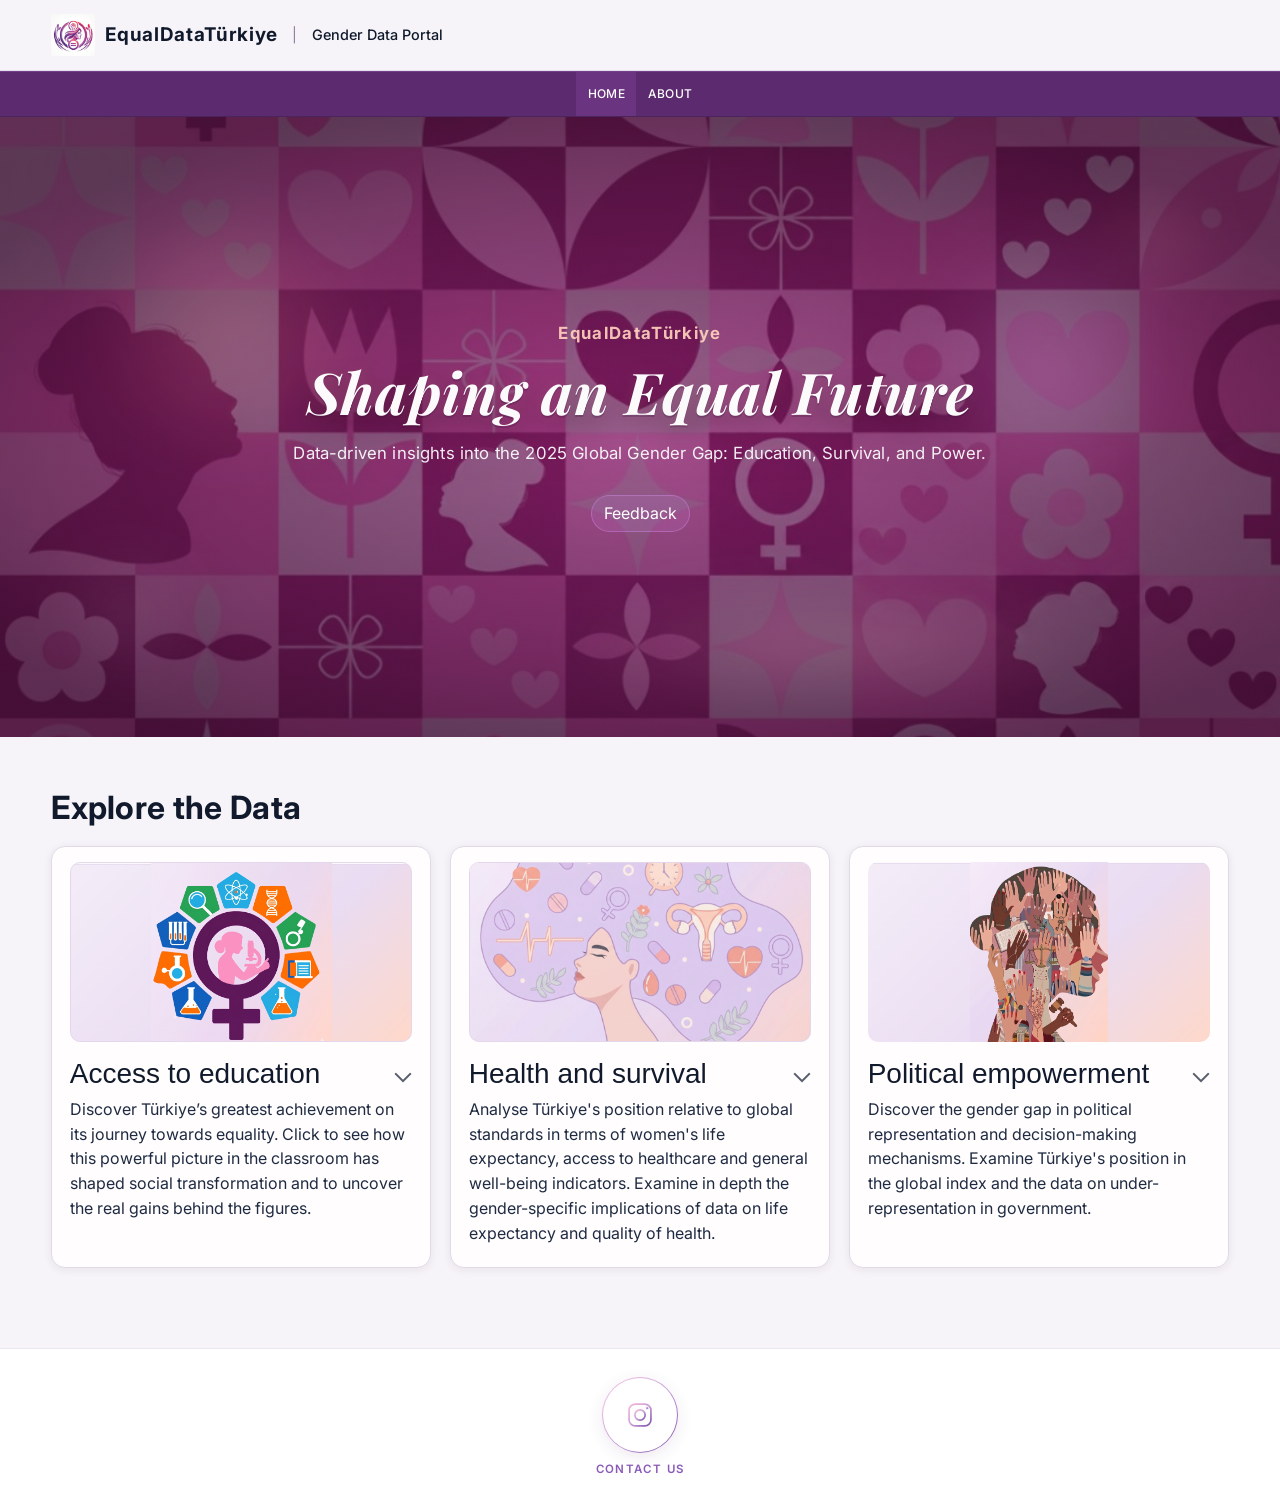
==== commit 594e646b: "Improve mobile layout and choropleth frames for the Gender Data Portal. Adds safe-area-aware viewpor" ====
--- a/index.html
+++ b/index.html
@@ -2,7 +2,10 @@
 <html lang="en">
   <head>
     <meta charset="UTF-8" />
-    <meta name="viewport" content="width=device-width, initial-scale=1.0" />
+    <meta
+      name="viewport"
+      content="width=device-width, initial-scale=1.0, viewport-fit=cover"
+    />
     <meta
       name="description"
       content="EqualDataTürkiye: WEF 2025 Global Gender Gap views on education, health, and political empowerment for Türkiye, with maps and TÜİK-style national context."
--- a/style.css
+++ b/style.css
@@ -21,9 +21,18 @@
   box-sizing: border-box;
 }
 
+img,
+picture,
+video {
+  max-width: 100%;
+  height: auto;
+}
+
 html {
   cursor: var(--cursor-female-20), auto;
   scroll-behavior: smooth;
+  -webkit-text-size-adjust: 100%;
+  text-size-adjust: 100%;
 }
 
 body {
@@ -31,6 +40,8 @@
   font-family: "Inter", Arial, sans-serif;
   color: var(--text-dark);
   background: var(--surface-soft);
+  overflow-x: clip;
+  padding-inline: env(safe-area-inset-left, 0px) env(safe-area-inset-right, 0px);
 }
 
 /* Typing fields: keep text caret semantics */
@@ -1121,18 +1132,54 @@
 .map-wrap {
   border: 1px solid #e4d7eb;
   background: #ffffff;
+  max-width: 100%;
+  overflow-x: clip;
 }
 
 .map-container {
   position: relative;
   width: 100%;
+  max-width: 100%;
 }
 
 .plotly-map {
   position: relative;
   z-index: 2;
   width: 100%;
+  max-width: 100%;
   height: 420px;
+  box-sizing: border-box;
+}
+
+/* Plotly can paint colorbar outside — keep graphics inside detail cards on narrow screens */
+.detail-card .plotly-map .js-plotly-plot {
+  max-width: 100% !important;
+}
+
+/**
+ * Comparator choropleths (education / health / political): panoramic “banner” frame on larger viewports —
+ * closer to dashboards (Our World In Data–style wide map strip than a tall square).
+ */
+@media (min-width: 641px) {
+  #detail-edu-map .map-container,
+  #detail-health-map .map-container,
+  #detail-pol-map .map-container {
+    aspect-ratio: 2.15 / 1;
+    max-height: min(460px, 72dvh);
+    border-radius: 10px;
+    overflow: hidden;
+  }
+
+  #detail-edu-map .plotly-map,
+  #detail-health-map .plotly-map,
+  #detail-pol-map .plotly-map {
+    position: absolute;
+    inset: 0;
+    width: 100%;
+    height: 100%;
+    min-height: 0;
+    max-height: none;
+  }
 }
 
 .detail-anchor {
@@ -2291,14 +2338,29 @@
 
   .search-area {
     width: 100%;
+    max-width: 100%;
   }
 
   .hero {
-    min-height: 560px;
+    min-height: clamp(460px, 78dvh, 560px);
   }
 
   .explore-grid {
     grid-template-columns: 1fr;
+    perspective: none;
+  }
+
+  /* Touch / narrow: disable 3D hover tilt — improves readability & avoids sticky hover states */
+  .explore-card:hover,
+  .explore-card:focus-within {
+    transform: none;
+    box-shadow: 0 2px 8px rgba(58, 29, 80, 0.08);
+    border-color: #e1d9e8;
+  }
+
+  .explore-card:hover .card-visual,
+  .explore-card:focus-within .card-visual {
+    transform: none;
   }
 }
 
@@ -3247,4 +3309,132 @@
   .pol-emp-callout {
     padding: 1rem 1.1rem;
   }
-}
+
+  .pol-emp-row {
+    flex-direction: column;
+    align-items: stretch;
+    gap: 0.75rem;
+    padding: 0.92rem;
+  }
+
+  .pol-emp-row-top {
+    flex-direction: column;
+    align-items: flex-start;
+    gap: 0.35rem;
+  }
+
+  .pol-emp-value {
+    align-self: flex-start;
+  }
+}
+
+@media (max-width: 640px) {
+  .explore-section {
+    padding: 2rem 0 2.5rem;
+  }
+
+  .explore-card .card-visual {
+    height: min(176px, 42vw);
+  }
+
+  .explore-card {
+    padding: 0.75rem 0.82rem 1.05rem;
+  }
+
+  .detail-card {
+    padding: 0.85rem 0.92rem 1rem;
+    max-width: 100%;
+  }
+
+  .detail-sticky-bar {
+    margin: -0.85rem -0.92rem 0.75rem;
+    padding: 0.45rem 0.92rem 0.52rem;
+  }
+
+  .detail-lead {
+    font-size: 0.92rem;
+    line-height: 1.55;
+  }
+
+  .detail-close {
+    min-width: 44px;
+    min-height: 44px;
+    border-radius: 12px;
+  }
+
+  .detail-jump-nav a {
+    display: inline-flex;
+    align-items: center;
+    min-height: 40px;
+    padding: 0.32rem 0.72rem;
+  }
+
+  .card-toggle {
+    padding-block: 0.4rem;
+    min-height: 48px;
+  }
+
+  /* Comparator maps: boxed frame + fills width (Plotly resize + choroplethLayoutForViewport compact) */
+  .plotly-map {
+    height: clamp(278px, 52dvh, 400px);
+  }
+
+  #detail-edu-map .map-container,
+  #detail-health-map .map-container,
+  #detail-pol-map .map-container {
+    position: relative;
+    aspect-ratio: 4 / 3;
+    min-height: clamp(260px, 50dvh, 380px);
+    max-height: 58dvh;
+    border-radius: 10px;
+    overflow: hidden;
+    max-width: 100%;
+  }
+
+  #detail-edu-map .plotly-map,
+  #detail-health-map .plotly-map,
+  #detail-pol-map .plotly-map {
+    position: absolute;
+    inset: 0;
+    width: 100%;
+    height: 100%;
+    min-height: 0;
+    max-height: none;
+  }
+
+  .main-nav .container {
+    width: 100%;
+    padding-inline: 0;
+    max-width: none;
+    margin-inline: 0;
+  }
+
+  .main-nav ul {
+    flex-wrap: nowrap;
+    justify-content: flex-start;
+    gap: 0;
+    overflow-x: auto;
+    overflow-y: hidden;
+    -webkit-overflow-scrolling: touch;
+    scroll-snap-type: x proximity;
+    padding: 0 0.85rem calc(6px + env(safe-area-inset-bottom, 0px));
+  }
+
+  .main-nav ul::-webkit-scrollbar {
+    height: 4px;
+  }
+
+  .main-nav ul::-webkit-scrollbar-thumb {
+    background: rgba(255, 255, 255, 0.25);
+    border-radius: 999px;
+  }
+
+  .main-nav a {
+    flex: 0 0 auto;
+    white-space: nowrap;
+    scroll-snap-align: start;
+    padding: 0.9rem 1.05rem;
+    font-size: 0.72rem;
+    letter-spacing: 0.05em;
+  }
+}
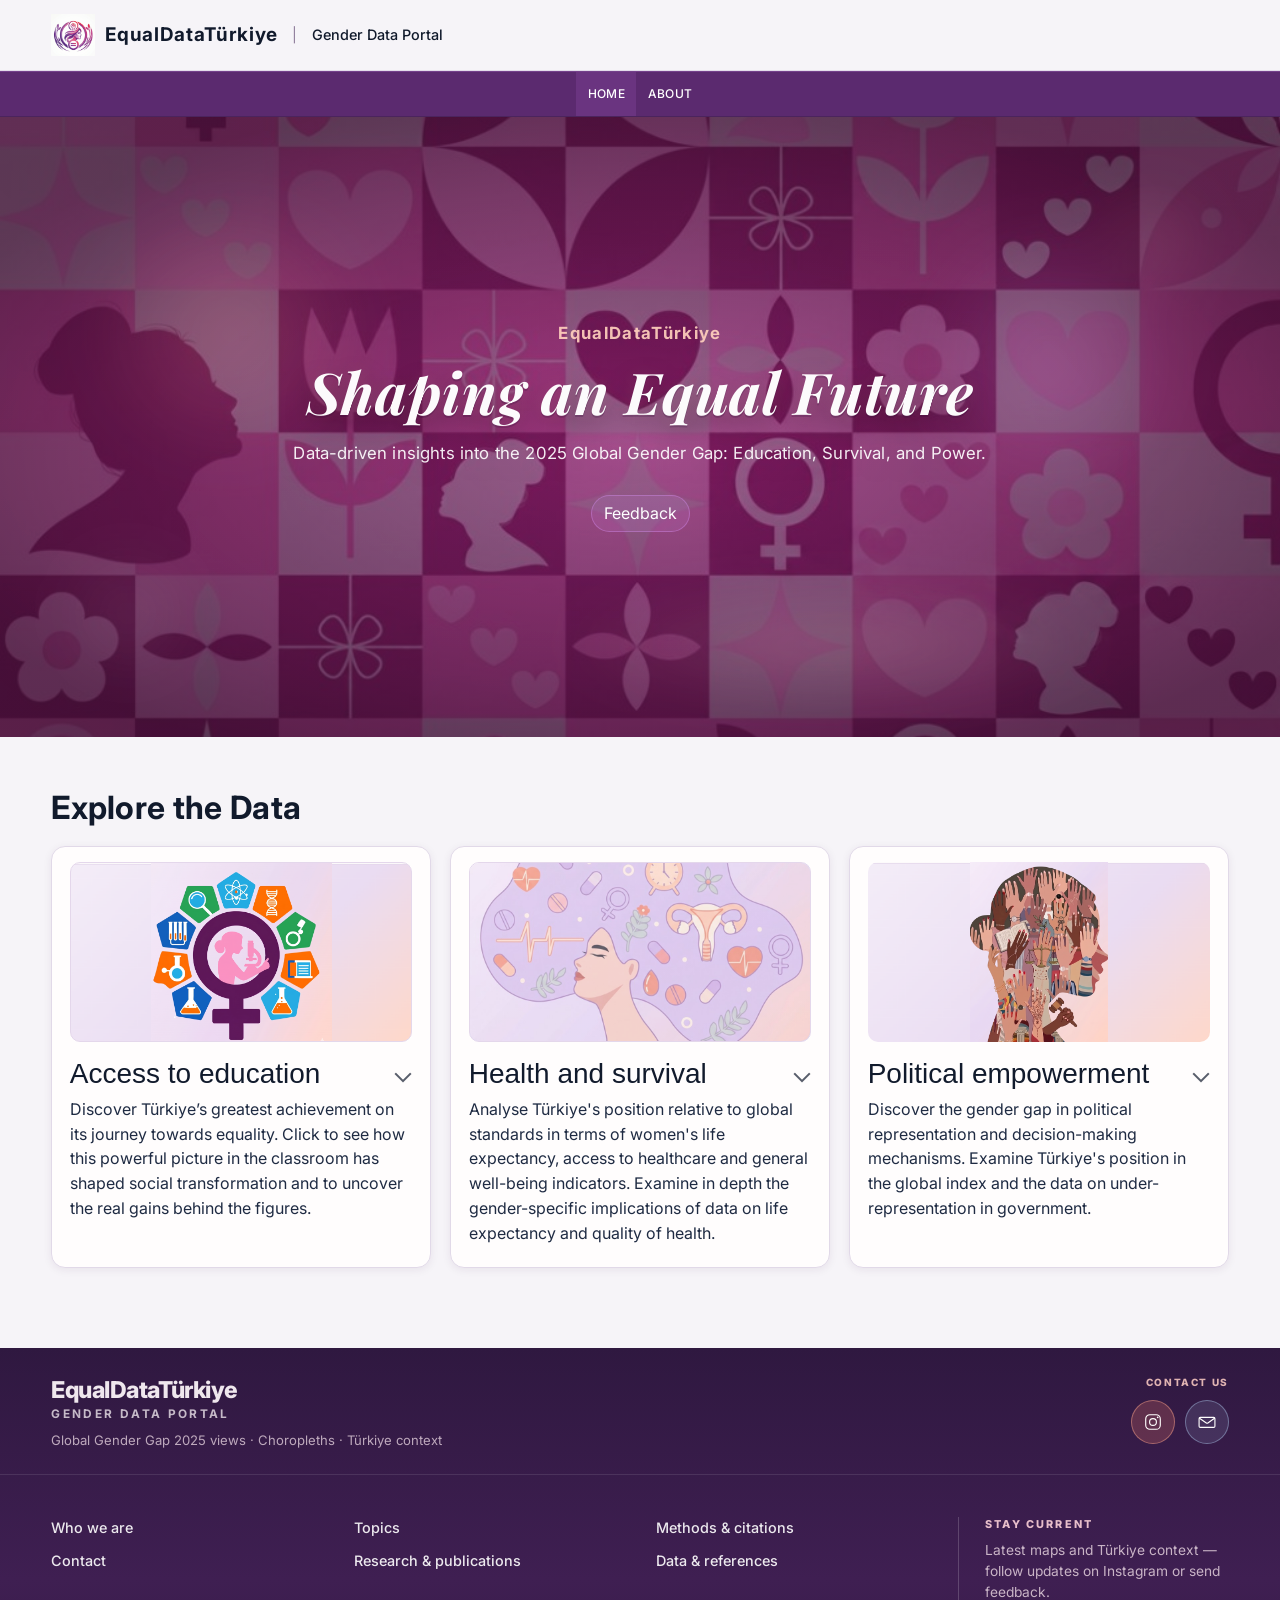
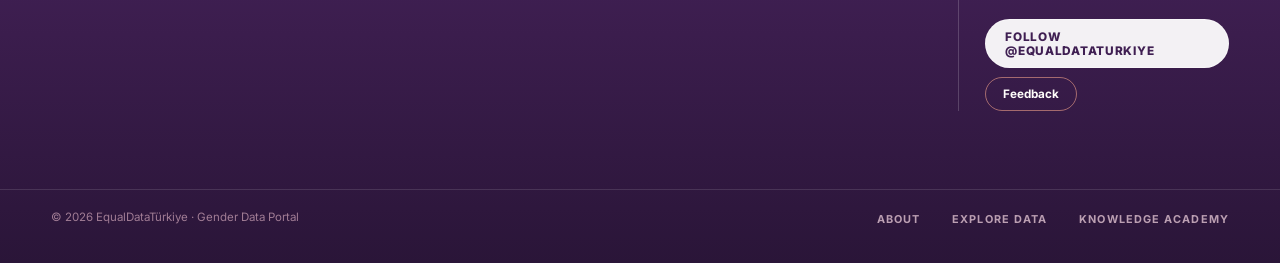
==== commit 1a328df8: "Deliver Knowledge Academy citations, richer footer UX, and marketing assets. Adds the academy biblio" ====
--- a/index.html
+++ b/index.html
@@ -81,7 +81,7 @@
       </div>
     </main>
 
-    <section class="explore-section">
+    <section class="explore-section" id="explore-the-data">
       <div class="container">
         <div class="explore-header">
           <h2>Explore the Data</h2>
@@ -512,6 +512,11 @@
                 rel="noopener noreferrer"
                 >TÜİK, Women in Statistics 2025</a>
             </p>
+            <p class="detail-source-biblio">
+              <a href="./knowledge-academy.html#refs-portal-panels">How this chart maps to references</a>
+              ·
+              <a href="./knowledge-academy.html#refs-bibliography-apa">APA bibliography</a>
+            </p>
           </footer>
         </div>
       </section>
@@ -556,10 +561,33 @@
             </p>
             <footer class="pol-labor-source">
               <p>
-                Sources: Turkish Statistical Institute (TÜİK), Labour Force
-                Statistics, Women in Statistics, informal employment statistics;
-                TÜİK Data Portal; OECD Gender Data Portal and
-                <em>Economic Surveys: Türkiye</em> (context).
+                Sources:
+                <a href="https://www.tuik.gov.tr/" target="_blank" rel="noopener noreferrer"
+                  >Turkish Statistical Institute (TÜİK)</a
+                >,
+                <a href="https://data.tuik.gov.tr/" target="_blank" rel="noopener noreferrer"
+                  >Labour Force Statistics</a
+                >
+                and informal employment releases;
+                <a
+                  href="https://www.tuik.gov.tr/media/announcements/ist_kadin2025.pdf"
+                  target="_blank"
+                  rel="noopener noreferrer"
+                  >Women in Statistics 2025</a
+                >;
+                <a href="https://www.oecd.org/gender/data/" target="_blank" rel="noopener noreferrer"
+                  >OECD Gender Data Portal</a
+                >
+                and
+                <a href="https://www.oecd.org/en/turkiye/" target="_blank" rel="noopener noreferrer"
+                  >OECD materials on Türkiye</a
+                >
+                (<em>Economic Surveys</em> and country notes, context).
+              </p>
+              <p class="detail-source-biblio">
+                <a href="./knowledge-academy.html#refs-portal-panels">How this chart maps to references</a>
+                ·
+                <a href="./knowledge-academy.html#refs-bibliography-apa">APA bibliography</a>
               </p>
             </footer>
           </div>
@@ -631,8 +659,18 @@
             <footer class="pol-paygap-foot">
               <p>
                 Narrative aligned with national policy reporting on pay and labor
-                market structure; confirm exact percentages against TÜİK and OECD
-                releases before academic citation.
+                market structure; confirm exact percentages against
+                <a href="https://www.tuik.gov.tr/" target="_blank" rel="noopener noreferrer">TÜİK</a>
+                and
+                <a href="https://www.oecd.org/gender/data/" target="_blank" rel="noopener noreferrer"
+                  >OECD gender pay-gap releases</a
+                >
+                before academic citation.
+              </p>
+              <p class="detail-source-biblio">
+                <a href="./knowledge-academy.html#refs-portal-panels">How this block maps to references</a>
+                ·
+                <a href="./knowledge-academy.html#refs-bibliography-apa">APA bibliography</a>
               </p>
             </footer>
           </div>
@@ -733,15 +771,13 @@
                 target="_blank"
                 rel="noopener noreferrer"
                 >World Bank Open Data</a>
-              (maternal mortality ratio, SH.STA.MMRT);
-              <a
-                href="https://www.macrotrends.net/countries/TUR/turkey/maternal-mortality-rate"
-                target="_blank"
-                rel="noopener noreferrer"
-                >Macrotrends</a>
-              (country time series, current indicators through 2022 to 2023 where
-              published). Figures are rounded for display; confirm latest values
-              in the original databases.
+              — maternal mortality ratio (indicator SH.STA.MMRT; modelled estimates for Türkiye). Figures shown are rounded
+              for display; confirm the latest values directly in the downloaded series metadata.
+            </p>
+            <p class="detail-source-biblio">
+              <a href="./knowledge-academy.html#refs-portal-panels">How this chart maps to references</a>
+              ·
+              <a href="./knowledge-academy.html#refs-bibliography-apa">APA bibliography</a>
             </p>
           </footer>
         </div>
@@ -839,6 +875,11 @@
                 target="_blank"
                 rel="noopener noreferrer"
                 >TÜİK, Women in Statistics 2025</a>
+            </p>
+            <p class="detail-source-biblio">
+              <a href="./knowledge-academy.html#refs-portal-panels">How this chart maps to references</a>
+              ·
+              <a href="./knowledge-academy.html#refs-bibliography-apa">APA bibliography</a>
             </p>
           </footer>
         </div>
@@ -954,72 +995,135 @@
                 rel="noopener noreferrer"
                 >TÜİK, Women in Statistics 2025</a>
             </p>
+            <p class="detail-source-biblio">
+              <a href="./knowledge-academy.html#refs-portal-panels">How this chart maps to references</a>
+              ·
+              <a href="./knowledge-academy.html#refs-bibliography-apa">APA bibliography</a>
+            </p>
           </footer>
         </div>
       </section>
     </template>
 
-    <footer class="site-footer-mini" role="contentinfo">
-      <div class="container site-footer-mini-inner">
-        <a
-          class="site-footer-insta"
-          href="https://www.instagram.com/equaldataturkiye?igsh=ZmFvcmx2ZWwwNHFo&utm_source=qr"
-          target="_blank"
-          rel="noopener noreferrer"
-          aria-label="EqualDataTürkiye on Instagram"
-        >
-          <span class="site-footer-insta-ring">
-            <svg
-              class="site-footer-insta-svg"
-              xmlns="http://www.w3.org/2000/svg"
-              viewBox="0 0 24 24"
-              width="30"
-              height="30"
-              fill="none"
-              aria-hidden="true"
-            >
-              <defs>
-                <linearGradient
-                  id="instaStrokeGrad"
-                  x1="0%"
-                  y1="0%"
-                  x2="100%"
-                  y2="100%"
+    <footer class="portal-footer" aria-labelledby="portal-footer-heading">
+      <h2 id="portal-footer-heading" class="sr-only">EqualData Türkiye site footer</h2>
+
+      <div class="portal-footer-brandbar">
+        <div class="container portal-footer-brandbar-inner">
+          <div class="portal-footer-brandblock">
+            <span class="portal-footer-org">EqualDataTürkiye</span>
+            <span class="portal-footer-portal-label">Gender Data Portal</span>
+            <p class="portal-footer-dek">
+              Global Gender Gap 2025 views · Choropleths · Türkiye context
+            </p>
+          </div>
+          <div class="portal-footer-brand-aside">
+            <a class="portal-footer-pillar-strip" href="./about.html#contact-us">Contact us</a>
+            <div class="portal-footer-social-row">
+              <a
+                class="portal-footer-social-btn"
+                href="https://www.instagram.com/equaldataturkiye?igsh=ZmFvcmx2ZWwwNHFo&utm_source=qr"
+                target="_blank"
+                rel="noopener noreferrer"
+                aria-label="EqualDataTürkiye on Instagram"
+              >
+                <svg xmlns="http://www.w3.org/2000/svg" width="20" height="20" viewBox="0 0 24 24" fill="none" aria-hidden="true">
+                  <rect x="3.25" y="3.25" width="17.5" height="17.5" rx="5" stroke="currentColor" stroke-width="1.35" />
+                  <circle cx="12" cy="12" r="4.1" stroke="currentColor" stroke-width="1.35" />
+                  <circle cx="17.65" cy="6.35" r="1.05" fill="currentColor" />
+                </svg>
+              </a>
+              <a
+                class="portal-footer-social-btn portal-footer-social-btn--mail"
+                href="mailto:aycailica0@gmail.com?subject=Gender%20Data%20Portal%20%E2%80%94%20EqualDataT%C3%BCrkiye"
+                aria-label="Email aycailica0@gmail.com — EqualDataTürkiye"
+              >
+                <svg xmlns="http://www.w3.org/2000/svg" width="20" height="20" viewBox="0 0 24 24" fill="none" aria-hidden="true">
+                  <path
+                    d="M4 6.5h16c.83 0 1.5.67 1.5 1.5v9c0 .83-.67 1.5-1.5 1.5H4A1.5 1.5 0 0 1 2.5 17V8c0-.83.67-1.5 1.5-1.5Z"
+                    stroke="currentColor"
+                    stroke-width="1.35"
+                    stroke-linejoin="round"
+                  />
+                  <path d="m3 7.5 8.2 5.65a1.65 1.65 0 0 0 1.86 0L21 7.5" stroke="currentColor" stroke-width="1.35" stroke-linecap="round" stroke-linejoin="round" />
+                </svg>
+              </a>
+            </div>
+          </div>
+        </div>
+      </div>
+
+      <div class="portal-footer-body">
+        <div class="container portal-footer-middle">
+          <div class="portal-footer-grid portal-footer-grid--sitemap">
+            <div class="portal-footer-col">
+              <h3 class="portal-footer-col-title sr-only">Site</h3>
+              <ul class="portal-footer-links portal-footer-links--sitemap">
+                <li><a href="./about.html">Who we are</a></li>
+                <li><a href="./about.html#contact-us">Contact</a></li>
+              </ul>
+            </div>
+            <div class="portal-footer-col">
+              <h3 class="portal-footer-col-title sr-only">Themes &amp; research</h3>
+              <ul class="portal-footer-links portal-footer-links--sitemap">
+                <li><a href="./index.html#explore-the-data">Topics</a></li>
+                <li>
+                  <a
+                    href="https://www.weforum.org/publications/global-gender-gap-report-2025/"
+                    target="_blank"
+                    rel="noopener noreferrer"
+                    >Research &amp; publications</a
+                  >
+                </li>
+              </ul>
+            </div>
+            <div class="portal-footer-col">
+              <h3 class="portal-footer-col-title sr-only">Learning &amp; data</h3>
+              <ul class="portal-footer-links portal-footer-links--sitemap">
+                <li>
+                  <a
+                    href="./knowledge-academy.html#references-methodology"
+                    target="_blank"
+                    rel="noopener noreferrer"
+                    >Methods &amp; citations</a
+                  >
+                </li>
+                <li>
+                  <a href="./knowledge-academy.html#data-references">Data &amp; references</a>
+                </li>
+              </ul>
+            </div>
+
+            <div class="portal-footer-cta" aria-labelledby="portal-footer-cta-title">
+              <div class="portal-footer-cta-divider" aria-hidden="true"></div>
+              <p id="portal-footer-cta-title" class="portal-footer-cta-kicker">Stay current</p>
+              <p class="portal-footer-cta-text">
+                Latest maps and Türkiye context — follow updates on Instagram or send feedback.
+              </p>
+              <div class="portal-footer-cta-actions">
+                <a
+                  class="portal-footer-cta-primary"
+                  href="https://www.instagram.com/equaldataturkiye?igsh=ZmFvcmx2ZWwwNHFo&utm_source=qr"
+                  target="_blank"
+                  rel="noopener noreferrer"
+                  >Follow @equaldataturkiye</a
                 >
-                  <stop offset="0%" stop-color="#f8b8d8" />
-                  <stop offset="50%" stop-color="#c89fd8" />
-                  <stop offset="100%" stop-color="#7e4fab" />
-                </linearGradient>
-              </defs>
-              <rect
-                x="3.25"
-                y="3.25"
-                width="17.5"
-                height="17.5"
-                rx="5"
-                ry="5"
-                fill="none"
-                stroke="url(#instaStrokeGrad)"
-                stroke-width="1.35"
-              />
-              <circle
-                cx="12"
-                cy="12"
-                r="4.1"
-                fill="none"
-                stroke="url(#instaStrokeGrad)"
-                stroke-width="1.35"
-              />
-              <circle
-                cx="17.65"
-                cy="6.35"
-                r="1.05"
-                fill="url(#instaStrokeGrad)"
-              />
-            </svg>
-          </span>
-        </a>
-        <a class="site-footer-contact-link" href="./about.html#contact-us">Contact Us</a>
+                <a class="portal-footer-cta-secondary" href="./about.html#contact-us">Feedback</a>
+              </div>
+            </div>
+          </div>
+        </div>
+
+        <div class="portal-footer-bottom">
+          <div class="container portal-footer-bottom-inner">
+            <p class="portal-footer-copy">&copy; 2026 EqualDataTürkiye · Gender Data Portal</p>
+            <ul class="portal-footer-bottom-links">
+              <li><a href="./about.html">About</a></li>
+              <li><a href="./index.html#explore-the-data">Explore data</a></li>
+              <li><a href="./knowledge-academy.html">Knowledge Academy</a></li>
+            </ul>
+          </div>
+        </div>
       </div>
     </footer>
 
--- a/style.css
+++ b/style.css
@@ -2407,78 +2407,609 @@
   }
 }
 
-/* Minimal site footer: Instagram + Contact Us */
-.site-footer-mini {
-  background: #fff;
-  border-top: 1px solid #ece5f2;
-  padding: 1.75rem 1rem 2.25rem;
-}
-
-.site-footer-mini-inner {
-  display: flex;
-  flex-direction: column;
+/* -----------------------------------------------------------------------
+   Expanded site footer — brand palette · World Bank–style IA (columns + CTA)
+   ----------------------------------------------------------------------- */
+#explore-the-data {
+  scroll-margin-top: 4.5rem;
+}
+
+.portal-footer {
+  margin-top: 0;
+  background: linear-gradient(180deg, #2f1840 0%, #3f1f52 45%, #2a1538 100%);
+  color: rgba(255, 248, 252, 0.92);
+}
+
+.portal-footer-brandbar {
+  border-bottom: 1px solid rgba(255, 255, 255, 0.1);
+}
+
+.portal-footer-brandbar-inner {
+  display: flex;
+  flex-wrap: wrap;
+  align-items: flex-start;
+  justify-content: space-between;
+  gap: 1.5rem;
+  padding: 1.75rem 0 1.5rem;
+}
+
+.portal-footer-org {
+  display: block;
+  font-size: clamp(1.15rem, 2.8vw, 1.45rem);
+  font-weight: 800;
+  letter-spacing: -0.02em;
+}
+
+.portal-footer-portal-label {
+  display: block;
+  margin-top: 0.2rem;
+  font-size: 0.74rem;
+  font-weight: 700;
+  letter-spacing: 0.2em;
+  text-transform: uppercase;
+  opacity: 0.78;
+}
+
+.portal-footer-dek {
+  margin: 0.6rem 0 0;
+  font-size: 0.82rem;
+  line-height: 1.46;
+  color: rgba(255, 237, 244, 0.68);
+}
+
+.portal-footer-brand-aside {
+  text-align: right;
+  flex: 1 1 220px;
+  min-width: min(260px, 100%);
+}
+
+.portal-footer-pillar-strip {
+  display: block;
+  margin: 0 0 0.75rem auto;
+  max-width: 22rem;
+  font-size: 0.625rem;
+  font-weight: 800;
+  letter-spacing: 0.16em;
+  text-transform: uppercase;
+  color: rgba(255, 207, 198, 0.85);
+  text-decoration: none;
+  text-align: right;
+  transition: color 0.2s ease;
+}
+
+a.portal-footer-pillar-strip:hover {
+  color: rgba(255, 232, 236, 0.98);
+}
+
+a.portal-footer-pillar-strip:focus-visible {
+  outline: 2px solid #ffab8f;
+  outline-offset: 3px;
+  border-radius: 4px;
+}
+
+.portal-footer-social-row {
+  display: flex;
+  flex-wrap: wrap;
   align-items: center;
-  gap: 0.55rem;
-}
-
-.site-footer-insta {
-  display: flex;
+  justify-content: flex-end;
+  gap: 0.6rem;
+}
+
+.portal-footer-social-btn {
+  width: 44px;
+  height: 44px;
+  border-radius: 999px;
+  display: inline-flex;
   align-items: center;
   justify-content: center;
+  color: #fffefd;
+  background: rgba(255, 127, 106, 0.22);
+  border: 1px solid rgba(255, 171, 143, 0.45);
+  transition:
+    transform 0.2s ease,
+    background 0.2s ease;
+}
+
+.portal-footer-social-btn:hover {
+  transform: scale(1.06);
+  background: rgba(255, 127, 106, 0.38);
+}
+
+.portal-footer-social-btn:focus-visible {
+  outline: 2px solid #ffab8f;
+  outline-offset: 3px;
+}
+
+.portal-footer-social-btn--mail {
+  background: rgba(186, 220, 255, 0.12);
+  border-color: rgba(186, 220, 255, 0.38);
+}
+
+.portal-footer-social-btn--mail:hover {
+  background: rgba(186, 220, 255, 0.24);
+}
+
+.portal-footer-social-btn--mail:focus-visible {
+  outline-color: #9fd4ff;
+}
+
+.portal-footer-body {
+  padding: 0 0 0.75rem;
+}
+
+.portal-footer-grid {
+  display: grid;
+  gap: clamp(1.25rem, 3vw, 2rem);
+  grid-template-columns: repeat(4, minmax(0, 1fr));
+  padding: clamp(1.85rem, 4vw, 2.65rem) 0;
+}
+
+.portal-footer-col-title {
+  margin: 0 0 0.65rem;
+  font-size: 0.72rem;
+  font-weight: 800;
+  letter-spacing: 0.18em;
+  text-transform: uppercase;
+  color: rgba(255, 183, 196, 0.95);
+}
+
+.portal-footer-links {
+  margin: 0;
+  padding: 0;
+  list-style: none;
+}
+
+.portal-footer-links li {
+  margin-bottom: 0.45rem;
+}
+
+.portal-footer-links a {
+  color: rgba(255, 255, 255, 0.9);
   text-decoration: none;
-  transition: transform 0.2s ease;
-}
-
-.site-footer-insta:hover {
-  transform: scale(1.05);
-}
-
-.site-footer-insta:focus-visible {
-  outline: 2px solid #a67fd4;
-  outline-offset: 5px;
-  border-radius: 50%;
-}
-
-.site-footer-insta-ring {
-  display: flex;
+  font-size: 0.88rem;
+  font-weight: 500;
+}
+
+.portal-footer-links a:hover {
+  color: var(--btn-bg);
+  text-decoration: underline;
+  text-underline-offset: 3px;
+}
+
+.portal-footer-links a:focus-visible {
+  outline: 2px solid rgba(255, 171, 143, 0.75);
+  outline-offset: 3px;
+  border-radius: 3px;
+}
+
+.portal-footer-cta {
+  grid-column: 4;
+  grid-row: 1;
+  padding-left: clamp(0.5rem, 2vw, 1.85rem);
+  border-left: 1px solid rgba(255, 255, 255, 0.18);
+}
+
+.portal-footer-cta-divider {
+  display: none;
+}
+
+.portal-footer-cta-kicker {
+  margin: 0;
+  font-size: 0.68rem;
+  font-weight: 800;
+  letter-spacing: 0.2em;
+  text-transform: uppercase;
+  color: rgba(255, 213, 220, 0.88);
+}
+
+.portal-footer-cta-text {
+  margin: 0.52rem 0 0;
+  font-size: 0.86rem;
+  line-height: 1.54;
+  color: rgba(255, 239, 244, 0.72);
+}
+
+.portal-footer-cta-actions {
+  display: flex;
+  flex-wrap: wrap;
+  gap: 0.55rem;
+  margin-top: 1rem;
+}
+
+.portal-footer-cta-primary {
+  display: inline-flex;
   align-items: center;
   justify-content: center;
-  width: 76px;
-  height: 76px;
-  border-radius: 50%;
-  box-sizing: border-box;
-  background:
-    linear-gradient(#fff, #fff) padding-box,
-    linear-gradient(135deg, #f8c8e2, #c89fd8, #7e4fab) border-box;
-  border: 1.5px solid transparent;
-  box-shadow: 0 4px 16px rgba(91, 42, 111, 0.1);
-}
-
-.site-footer-insta-svg {
-  display: block;
-}
-
-.site-footer-contact-link {
-  font-family: "Inter", system-ui, sans-serif;
-  font-size: 0.72rem;
-  font-weight: 600;
-  letter-spacing: 0.12em;
+  padding: 0.58rem 1.2rem;
+  border-radius: 999px;
+  font-size: 0.74rem;
+  font-weight: 800;
+  letter-spacing: 0.06em;
   text-transform: uppercase;
   text-decoration: none;
-  color: #8b5bb8;
-  transition: color 0.2s ease;
-}
-
-.site-footer-contact-link:hover {
+  background: rgba(255, 255, 255, 0.94);
+  color: var(--purple-deep, #3f1f52);
+  border: 1px solid rgba(255, 255, 255, 0.35);
+}
+
+.portal-footer-cta-primary:hover {
+  background: var(--btn-bg);
+  color: #2a1538;
+}
+
+.portal-footer-cta-secondary {
+  display: inline-flex;
+  align-items: center;
+  justify-content: center;
+  padding: 0.58rem 1.05rem;
+  border-radius: 999px;
+  font-size: 0.73rem;
+  font-weight: 700;
+  text-decoration: none;
+  color: #fffefb;
+  border: 1px solid rgba(255, 171, 143, 0.55);
+  background: transparent;
+}
+
+.portal-footer-cta-secondary:hover {
+  border-color: #ffebd8;
+}
+
+.portal-footer-cta-primary:focus-visible,
+.portal-footer-cta-secondary:focus-visible {
+  outline: 2px solid #ffebcc;
+  outline-offset: 3px;
+}
+
+.portal-footer-middle {
+  padding-bottom: 0.35rem;
+}
+
+.portal-footer-grid--sitemap .portal-footer-col {
+  min-width: 0;
+}
+
+.portal-footer-links--sitemap {
+  list-style: none;
+  margin: 0;
+  padding: 0;
+}
+
+.portal-footer-links--sitemap li {
+  margin-bottom: 0.78rem;
+}
+
+.portal-footer-links--sitemap li:last-child {
+  margin-bottom: 0;
+}
+
+.portal-footer-links--sitemap a {
+  font-size: 0.9rem;
+  font-weight: 500;
+}
+
+.portal-footer-bottom {
+  margin-top: 1.85rem;
+  padding: 1.05rem 0 1.5rem;
+  border-top: 1px solid rgba(255, 255, 255, 0.12);
+}
+
+.portal-footer-bottom-inner {
+  display: grid;
+  grid-template-columns: 1fr auto;
+  align-items: center;
+  gap: 0.85rem 1.75rem;
+}
+
+.portal-footer-copy {
+  margin: 0;
+  font-size: 0.72rem;
+  color: rgba(255, 208, 220, 0.55);
+}
+
+.portal-footer-bottom-links {
+  margin: 0;
+  padding: 0;
+  display: flex;
+  flex-wrap: wrap;
+  justify-content: flex-end;
+  gap: 0.55rem 2rem;
+  list-style: none;
+}
+
+.portal-footer-bottom-links a {
+  font-size: 0.68rem;
+  font-weight: 700;
+  letter-spacing: 0.1em;
+  text-transform: uppercase;
+  color: rgba(255, 224, 234, 0.68);
+  text-decoration: none;
+}
+
+.portal-footer-bottom-links a:hover {
+  color: #ffd4cc;
+  text-decoration: underline;
+}
+
+/* Knowledge Academy inner page */
+.academy-inner {
+  max-width: min(896px, 100%);
+}
+
+.academy-page-header {
+  text-align: center;
+  margin-bottom: 2rem;
+}
+
+.academy-intro {
+  margin: 0.85rem auto 0;
+  max-width: 36rem;
+  font-size: 0.96rem;
+  line-height: 1.62;
+  color: #475569;
+}
+
+.academy-cards {
+  display: flex;
+  flex-direction: column;
+  gap: 1.35rem;
+  margin-bottom: 2rem;
+}
+
+.academy-card {
+  padding: 1.35rem 1.45rem;
+  border-radius: 14px;
+  border: 1px solid #e3dcea;
+  background: var(--surface-card);
+  box-shadow: 0 4px 16px rgba(63, 31, 82, 0.06);
+}
+
+.academy-card h2 {
+  margin: 0 0 0.55rem;
+  font-size: 1.2rem;
+  font-weight: 800;
+  color: #3f1f52;
+}
+
+.academy-card p {
+  margin: 0;
+  font-size: 0.915rem;
+  line-height: 1.62;
+  color: #374151;
+}
+
+.academy-card p + p {
+  margin-top: 0.75rem;
+}
+
+.academy-inline-link {
   color: #5b2a6f;
+  font-weight: 700;
+}
+
+.academy-inline-link:hover {
+  color: var(--btn-bg);
+}
+
+.academy-methods {
+  padding: 1.55rem 1.45rem 1.7rem;
+  border-radius: 14px;
+  background: linear-gradient(135deg, #faf8fc 0%, #fffefd 52%, #fff5f8 100%);
+  border: 1px solid #e9dfeb;
+}
+
+.academy-methods h2 {
+  margin: 0 0 1rem;
+  font-size: 1.2rem;
+  font-weight: 800;
+  color: #442054;
+}
+
+.academy-methods-list {
+  margin: 0;
+  padding-left: 1.08rem;
+  font-size: 0.905rem;
+  line-height: 1.62;
+  color: #433;
+}
+
+#data-references,
+#refs-portal-panels,
+#refs-bibliography-apa {
+  scroll-margin-top: 5rem;
+}
+
+.academy-refs {
+  margin-top: 2rem;
+  padding: 1.55rem 1.45rem 1.75rem;
+  border-radius: 14px;
+  background: var(--surface-card);
+  border: 1px solid #e3dcea;
+  box-shadow: 0 4px 18px rgba(63, 31, 82, 0.07);
+}
+
+.academy-refs h2 {
+  margin: 0 0 0.65rem;
+  font-size: 1.2rem;
+  font-weight: 800;
+  color: #3f1f52;
+}
+
+.academy-refs-lead {
+  margin: 0 0 1rem;
+  font-size: 0.92rem;
+  line-height: 1.62;
+  color: #475569;
+}
+
+.academy-refs-list {
+  margin: 0;
+  padding-left: 1.12rem;
+  font-size: 0.905rem;
+  line-height: 1.62;
+  color: #374151;
+}
+
+.academy-refs-list a {
+  color: #5b2a6f;
+  font-weight: 700;
+}
+
+.academy-refs-list a:hover {
+  color: var(--btn-bg);
+}
+
+.academy-refs h3 {
+  margin: 1.35rem 0 0.5rem;
+  font-size: 1.02rem;
+  font-weight: 800;
+  color: #3f1f52;
+}
+
+.academy-refs-sublead {
+  margin: 0 0 0.85rem;
+  font-size: 0.865rem;
+  line-height: 1.58;
+  color: #64748b;
+}
+
+.academy-refs-by-viz {
+  margin: 0 0 0.85rem;
+  padding-left: 1.14rem;
+  font-size: 0.905rem;
+  line-height: 1.62;
+  color: #374151;
+}
+
+.academy-refs-by-viz li + li {
+  margin-top: 0.62rem;
+}
+
+.academy-refs-by-viz a {
+  color: #5b2a6f;
+  font-weight: 700;
+  text-underline-offset: 2px;
+}
+
+.academy-refs-by-viz a:hover {
+  color: var(--btn-bg);
+}
+
+.academy-refs-biblio-ref {
+  display: inline-block;
+  margin-left: 0.35rem;
+  font-size: 0.82rem;
+  font-weight: 600;
+  color: #64748b;
+}
+
+.academy-biblio-apa {
+  margin: 0;
+  padding-left: 1.35rem;
+  font-size: 0.895rem;
+  line-height: 1.62;
+  color: #1e293b;
+}
+
+.academy-biblio-apa li + li {
+  margin-top: 0.92rem;
+}
+
+.academy-biblio-apa a {
+  word-break: break-word;
+  color: #5b2a6f;
+  font-weight: 700;
+}
+
+.academy-biblio-apa a:hover {
+  color: var(--btn-bg);
+}
+
+.detail-source-biblio {
+  margin: 0.55rem 0 0;
+  font-size: 0.78rem;
+  line-height: 1.5;
+  color: #64748b;
+}
+
+.detail-source-biblio a {
+  color: #5b2a6f;
+  font-weight: 600;
   text-decoration: underline;
   text-underline-offset: 2px;
 }
 
-.site-footer-contact-link:focus-visible {
-  outline: 2px solid #8b5bb8;
-  outline-offset: 3px;
-  border-radius: 4px;
+.detail-source-biblio a:hover {
+  color: var(--btn-bg);
+}
+
+.academy-refs-note {
+  margin: 1rem 0 0;
+  padding-top: 0.95rem;
+  border-top: 1px dashed #e3dcea;
+  font-size: 0.82rem;
+  line-height: 1.55;
+  color: #64748b;
+}
+
+
+@media (max-width: 960px) {
+  .portal-footer-grid {
+    grid-template-columns: repeat(2, minmax(0, 1fr));
+  }
+
+  .portal-footer-cta {
+    grid-column: span 2;
+    grid-row: auto;
+    padding-left: 0;
+    border-left: none;
+    border-top: 1px solid rgba(255, 255, 255, 0.15);
+    padding-top: 1.45rem;
+  }
+
+  .portal-footer-brand-aside {
+    text-align: left;
+  }
+
+  .portal-footer-social-row {
+    justify-content: flex-start;
+  }
+
+  .portal-footer-pillar-strip {
+    margin-left: 0;
+    text-align: left;
+  }
+}
+
+@media (max-width: 560px) {
+  .portal-footer-grid {
+    grid-template-columns: 1fr;
+  }
+
+  .portal-footer-cta {
+    grid-column: 1;
+  }
+
+  .portal-footer-copy,
+  .portal-footer-bottom-links {
+    width: 100%;
+    justify-content: center;
+    text-align: center;
+  }
+
+  .portal-footer-bottom-inner {
+    grid-template-columns: 1fr;
+    justify-items: center;
+    text-align: center;
+  }
+
+  .portal-footer-bottom-links {
+    justify-content: center;
+  }
+
+  #explore-the-data {
+    scroll-margin-top: 5.75rem;
+  }
 }
 
 /* TÜİK health dashboard (under Health detail map) */
